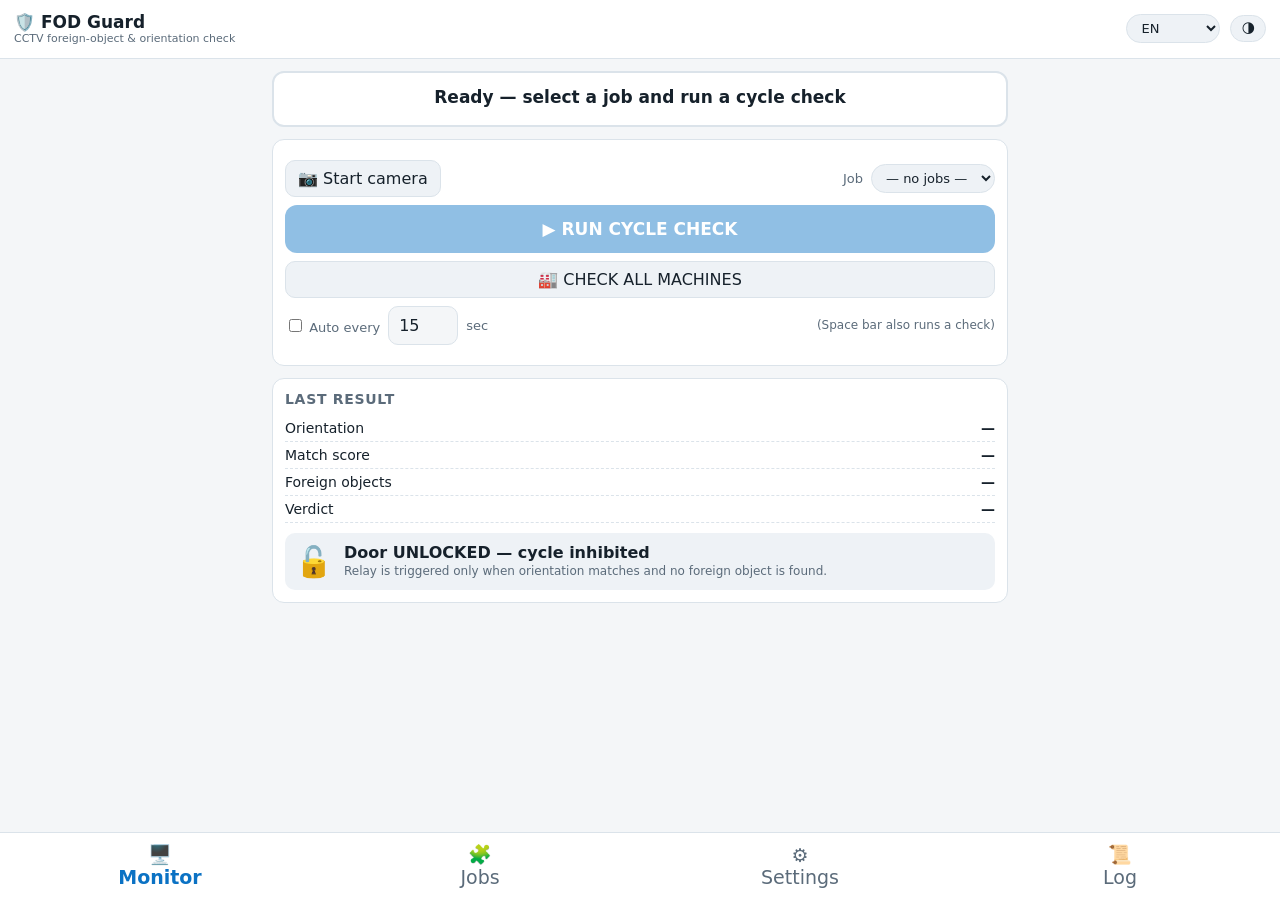
==== fod/index.html @ 0fff240f "Handle camera logins in snapshot proxy; add Test-camera diagnostic CP Plus / Dahua / Hikvision camer" ====
<!DOCTYPE html>
<html lang="en">
<head>
<meta charset="UTF-8">
<meta name="viewport" content="width=device-width, initial-scale=1, viewport-fit=cover">
<title>FOD Guard — Foreign Object Detection</title>
<style>
  :root{
    --bg:#f4f6f8; --panel:#ffffff; --ink:#16212b; --muted:#5b6b7a;
    --line:#dbe3ea; --accent:#0b72c4; --accent-ink:#ffffff;
    --ok:#1a8f4a; --ok-bg:#e5f6ec; --bad:#c62f2f; --bad-bg:#fdeaea;
    --warn:#b97a00; --warn-bg:#fff4dd; --chip:#eef2f6;
  }
  @media (prefers-color-scheme: dark){
    :root:not([data-theme="light"]){
      --bg:#0d1319; --panel:#161e27; --ink:#e8eef4; --muted:#8fa1b3;
      --line:#26303b; --accent:#3da2e8; --accent-ink:#06131d;
      --ok:#3ecf7a; --ok-bg:#0f2b1c; --bad:#ff6b6b; --bad-bg:#331416;
      --warn:#f0b23e; --warn-bg:#33270f; --chip:#1d2733;
    }
  }
  :root[data-theme="dark"]{
    --bg:#0d1319; --panel:#161e27; --ink:#e8eef4; --muted:#8fa1b3;
    --line:#26303b; --accent:#3da2e8; --accent-ink:#06131d;
    --ok:#3ecf7a; --ok-bg:#0f2b1c; --bad:#ff6b6b; --bad-bg:#331416;
    --warn:#f0b23e; --warn-bg:#33270f; --chip:#1d2733;
  }
  *{box-sizing:border-box}
  body{margin:0;font-family:system-ui,-apple-system,"Noto Sans Kannada","Noto Sans Devanagari",sans-serif;
    background:var(--bg);color:var(--ink);padding-bottom:70px}
  header{display:flex;align-items:center;gap:10px;padding:12px 14px;background:var(--panel);
    border-bottom:1px solid var(--line);position:sticky;top:0;z-index:20}
  header h1{font-size:17px;margin:0;flex:1;line-height:1.2}
  header h1 small{display:block;font-size:11px;color:var(--muted);font-weight:400}
  select,input,button,textarea{font:inherit;color:inherit}
  .pill{background:var(--chip);border:1px solid var(--line);border-radius:20px;padding:5px 10px;font-size:13px}
  main{max-width:760px;margin:0 auto;padding:12px}
  section.tabpage{display:none}
  section.tabpage.on{display:block}
  .card{background:var(--panel);border:1px solid var(--line);border-radius:12px;padding:12px;margin-bottom:12px}
  .card h2{margin:0 0 8px;font-size:14px;color:var(--muted);text-transform:uppercase;letter-spacing:.05em}
  nav.tabs{position:fixed;bottom:0;left:0;right:0;display:flex;background:var(--panel);
    border-top:1px solid var(--line);z-index:20}
  nav.tabs button{flex:1;background:none;border:none;padding:10px 4px 12px;font-size:12px;color:var(--muted);cursor:pointer}
  nav.tabs button.on{color:var(--accent);font-weight:700}
  nav.tabs button span{display:block;font-size:19px}
  #banner{border-radius:12px;padding:14px;margin-bottom:12px;text-align:center;font-weight:800;font-size:17px;
    border:2px solid var(--line);background:var(--panel)}
  #banner.ok{background:var(--ok-bg);border-color:var(--ok);color:var(--ok)}
  #banner.bad{background:var(--bad-bg);border-color:var(--bad);color:var(--bad)}
  #banner.busy{background:var(--warn-bg);border-color:var(--warn);color:var(--warn)}
  #banner small{display:block;font-weight:500;font-size:12px;margin-top:4px}
  .videowrap{position:relative;background:#000;border-radius:10px;overflow:hidden}
  .videowrap video,.videowrap canvas,.videowrap img{display:block;width:100%;max-width:100%}
  #liveTag{position:absolute;top:8px;left:8px;background:rgba(0,0,0,.55);color:#fff;font-size:11px;
    padding:3px 8px;border-radius:12px}
  .row{display:flex;gap:8px;align-items:center;flex-wrap:wrap;margin:8px 0}
  .row label{font-size:13px;color:var(--muted)}
  .grow{flex:1}
  button.big{width:100%;padding:14px;font-size:17px;font-weight:800;border:none;border-radius:12px;
    background:var(--accent);color:var(--accent-ink);cursor:pointer}
  button.big:disabled{opacity:.45}
  button.ghost{background:var(--chip);border:1px solid var(--line);border-radius:10px;padding:8px 12px;cursor:pointer}
  button.danger{background:var(--bad-bg);border:1px solid var(--bad);color:var(--bad);border-radius:10px;padding:8px 12px;cursor:pointer}
  input[type=text],input[type=url],input[type=number],select.field{width:100%;padding:9px 10px;border:1px solid var(--line);
    border-radius:10px;background:var(--bg)}
  .kv{display:flex;justify-content:space-between;font-size:14px;padding:5px 0;border-bottom:1px dashed var(--line)}
  .kv:last-child{border-bottom:none}
  .kv b.ok{color:var(--ok)} .kv b.bad{color:var(--bad)}
  .lockbox{display:flex;align-items:center;gap:12px;padding:10px;border-radius:10px;background:var(--chip);margin-top:10px}
  .lockbox .icon{font-size:30px}
  .lockbox.locked{outline:2px solid var(--ok)}
  .lockbox.unlocked{outline:2px solid var(--bad)}
  .joblist .job{display:flex;gap:10px;align-items:center;padding:9px;border:1px solid var(--line);
    border-radius:10px;margin-bottom:8px}
  .joblist img{width:64px;height:48px;object-fit:cover;border-radius:6px;background:#000}
  .joblist .nm{flex:1;font-weight:700}
  .joblist .nm small{display:block;font-weight:400;color:var(--muted);font-size:11px}
  .slider{margin:10px 0}
  .slider label{display:flex;justify-content:space-between;font-size:13px;color:var(--muted)}
  .slider input{width:100%}
  table{width:100%;border-collapse:collapse;font-size:12.5px}
  th,td{text-align:left;padding:6px 4px;border-bottom:1px solid var(--line);vertical-align:middle}
  td img{width:56px;height:42px;object-fit:cover;border-radius:4px}
  .res-ok{color:var(--ok);font-weight:700} .res-bad{color:var(--bad);font-weight:700}
  .note{font-size:12px;color:var(--muted);line-height:1.5}
  .safety{border-left:4px solid var(--warn);background:var(--warn-bg);padding:10px;border-radius:8px;font-size:12.5px;line-height:1.5}
  #roiCanvas{touch-action:none;cursor:crosshair;border-radius:10px;width:100%}
  .hidden{display:none !important}
</style>
</head>
<body>
<header>
  <h1>🛡️ FOD Guard <small data-i="subtitle">CCTV foreign-object &amp; orientation check</small></h1>
  <select id="langSel" class="pill" aria-label="Language">
    <option value="en">EN</option><option value="kn">ಕನ್ನಡ</option><option value="hi">हिंदी</option>
  </select>
  <button id="themeBtn" class="pill" aria-label="Theme">🌗</button>
</header>

<main>
<!-- ============ MONITOR ============ -->
<section class="tabpage on" id="page-monitor">
  <div id="banner"><span id="bannerTxt" data-i="ready">Ready — select a job and run a cycle check</span><small id="bannerSub"></small></div>

  <div class="card">
    <div class="videowrap">
      <video id="vid" autoplay playsinline muted class="hidden"></video>
      <img id="ipImg" class="hidden" alt="">
      <canvas id="resultCanvas" class="hidden"></canvas>
      <span id="liveTag">● LIVE</span>
    </div>
    <div class="row">
      <button id="camBtn" class="ghost">📷 <span data-i="start_cam">Start camera</span></button>
      <button id="backLiveBtn" class="ghost hidden">↩ <span data-i="back_live">Back to live</span></button>
      <span class="grow"></span>
      <label data-i="job">Job</label>
      <select id="jobSel" class="pill"></select>
    </div>
    <button id="runBtn" class="big" disabled>▶ <span data-i="run">RUN CYCLE CHECK</span></button>
    <button id="runAllBtn" class="ghost" style="width:100%;margin-top:8px">🏭 <span data-i="check_all">CHECK ALL MACHINES</span></button>
    <div class="row">
      <label><input type="checkbox" id="autoChk"> <span data-i="auto">Auto every</span></label>
      <input type="number" id="autoSec" min="3" max="600" value="15" style="width:70px" class="field">
      <label data-i="seconds">sec</label>
      <span class="grow"></span><span class="note" data-i="space_hint">(Space bar also runs a check)</span>
    </div>
  </div>

  <div class="card" id="resCard">
    <h2 data-i="last_result">Last result</h2>
    <div class="kv"><span data-i="orientation">Orientation</span><b id="rOrient">—</b></div>
    <div class="kv"><span data-i="match_score">Match score</span><b id="rScore">—</b></div>
    <div class="kv"><span data-i="fo">Foreign objects</span><b id="rFo">—</b></div>
    <div class="kv"><span data-i="verdict">Verdict</span><b id="rVerdict">—</b></div>
    <div class="lockbox" id="lockBox">
      <span class="icon" id="lockIcon">🔓</span>
      <div>
        <b id="lockTxt" data-i="door_unlocked">Door UNLOCKED — cycle inhibited</b>
        <div class="note" id="lockNote" data-i="lock_note">Relay is triggered only when orientation matches and no foreign object is found.</div>
      </div>
    </div>
  </div>
</section>

<!-- ============ JOBS ============ -->
<section class="tabpage" id="page-jobs">
  <div class="card">
    <h2 data-i="jobs">Jobs</h2>
    <div class="joblist" id="jobList"></div>
    <button id="newJobBtn" class="ghost">➕ <span data-i="new_job">New job</span></button>
  </div>

  <div class="card hidden" id="jobEditor">
    <h2 data-i="job_setup">Job setup</h2>
    <div class="row"><label data-i="job_name">Job name</label></div>
    <input type="text" id="jobName" placeholder="e.g. Flange 80mm — Op.20">
    <div class="row" style="margin-top:10px">
      <button id="captureMasterBtn" class="ghost">📸 <span data-i="capture_master">Capture master from camera</span></button>
      <span class="note" id="masterState" data-i="no_master">No master image yet</span>
    </div>
    <div class="videowrap" id="roiWrap" style="margin-top:8px">
      <canvas id="roiCanvas" width="640" height="480"></canvas>
    </div>
    <p class="note" data-i="roi_hint">Drag a box on the master image to mark the inspection zone (die / fixture area). The check runs only inside this zone.</p>

    <div class="row" style="margin-top:12px"><label data-i="cell_head">Central mode — this machine's endpoints</label></div>
    <input type="url" id="jobSnap" placeholder="http://192.168.1.64/snapshot.jpg">
    <input type="url" id="jobLock" placeholder="http://192.168.1.90/relay/0?turn=on" style="margin-top:6px">
    <input type="url" id="jobUnlock" placeholder="http://192.168.1.90/relay/0?turn=off" style="margin-top:6px">
    <p class="note" data-i="cell_note">Optional — fill these when one computer supervises several machines over the network: this machine's camera snapshot URL, then its lock and unlock relay URLs. Blank fields fall back to Settings.</p>

    <div class="slider">
      <label><span data-i="orient_thresh">Orientation match required</span><b id="orientThreshVal"></b></label>
      <input type="range" id="orientThresh" min="0.30" max="0.90" step="0.05" value="0.60">
    </div>
    <div class="slider">
      <label><span data-i="diff_sens">Foreign-object sensitivity</span><b id="diffThreshVal"></b></label>
      <input type="range" id="diffThresh" min="20" max="90" step="5" value="45">
    </div>
    <div class="slider">
      <label><span data-i="min_area">Minimum object size (% of zone)</span><b id="minAreaVal"></b></label>
      <input type="range" id="minArea" min="0.1" max="3" step="0.1" value="0.5">
    </div>

    <div class="row">
      <button id="saveJobBtn" class="big" style="flex:1">💾 <span data-i="save_job">Save job</span></button>
    </div>
    <div class="row">
      <button id="cancelJobBtn" class="ghost grow" data-i="cancel">Cancel</button>
      <button id="deleteJobBtn" class="danger hidden" data-i="delete_job">Delete job</button>
    </div>
  </div>
</section>

<!-- ============ SETTINGS ============ -->
<section class="tabpage" id="page-settings">
  <div class="card">
    <h2 data-i="camera">Camera</h2>
    <div class="row">
      <label data-i="cam_source">Source</label>
      <select id="camMode" class="field grow">
        <option value="device" data-i="cam_device">Device / USB camera (CCTV via USB capture)</option>
        <option value="ip" data-i="cam_ip">IP camera snapshot URL</option>
      </select>
    </div>
    <div class="row" id="devRow">
      <label data-i="cam_pick">Camera</label>
      <select id="deviceSel" class="field grow"></select>
    </div>
    <div class="row hidden" id="ipRow">
      <input type="url" id="snapUrl" placeholder="http://192.168.1.64/snapshot.jpg">
    </div>
    <p class="note" data-i="ip_note">The snapshot URL must return a JPEG and allow cross-origin access (CORS). Most DVR/IP cameras expose one (e.g. /snapshot.jpg, /cgi-bin/snapshot.cgi). If blocked, serve this page from the same gateway or use a USB capture dongle on the CCTV's analogue/HDMI output.</p>
    <div class="row">
      <button id="testCamBtn" class="ghost">🔍 <span data-i="test_cam">Test camera</span></button>
      <span class="note grow" id="testCamOut"></span>
    </div>
  </div>

  <div class="card">
    <h2 data-i="door_relay">Door-lock relay</h2>
    <div class="row"><label data-i="lock_url">Lock URL (all clear)</label></div>
    <input type="url" id="lockUrl" placeholder="http://192.168.1.90/relay/0?turn=on">
    <div class="row" style="margin-top:8px"><label data-i="unlock_url">Unlock / inhibit URL (fault)</label></div>
    <input type="url" id="unlockUrl" placeholder="http://192.168.1.90/relay/0?turn=off">
    <div class="row" style="margin-top:8px">
      <label data-i="http_method">HTTP method</label>
      <select id="relayMethod" class="pill"><option>GET</option><option>POST</option></select>
      <span class="grow"></span>
      <button id="testLockBtn" class="ghost">🔒 <span data-i="test_lock">Test lock</span></button>
      <button id="testUnlockBtn" class="ghost">🔓 <span data-i="test_unlock">Test unlock</span></button>
    </div>
    <p class="note" data-i="relay_note">Works with any relay that accepts an HTTP call: Shelly, Tasmota/Sonoff, ESP8266/ESP32 sketch. Wire the relay to the door solenoid lock. Leave blank to use the on-screen indicator only.</p>
    <div class="safety" data-i="safety">⚠️ Safety: FOD Guard is a process-assist check, not a certified safety device. The door interlock must still go through a proper safety relay / guard switch as per your machine's safety standard. Never bypass it with this system alone.</div>
  </div>

  <div class="card">
    <h2 data-i="data">Data</h2>
    <div class="row">
      <button id="exportBtn" class="ghost" data-i="export">Export backup (JSON)</button>
      <label class="ghost" style="cursor:pointer" role="button">📥 <span data-i="import">Import</span><input type="file" id="importFile" accept=".json" class="hidden"></label>
    </div>
  </div>
</section>

<!-- ============ LOG ============ -->
<section class="tabpage" id="page-log">
  <div class="card">
    <h2 data-i="history">Cycle history</h2>
    <table id="logTable">
      <thead><tr><th></th><th data-i="time">Time</th><th data-i="job">Job</th><th data-i="verdict">Verdict</th><th data-i="detail">Detail</th></tr></thead>
      <tbody id="logBody"></tbody>
    </table>
    <p class="note" id="noLog" data-i="no_log">No cycles yet.</p>
    <button id="clearLogBtn" class="danger" data-i="clear_log">Clear history</button>
  </div>
</section>
</main>

<nav class="tabs">
  <button data-tab="monitor" class="on"><span>🖥️</span><span data-i="monitor">Monitor</span></button>
  <button data-tab="jobs"><span>🧩</span><span data-i="jobs">Jobs</span></button>
  <button data-tab="settings"><span>⚙️</span><span data-i="settings">Settings</span></button>
  <button data-tab="log"><span>📜</span><span data-i="log">Log</span></button>
</nav>

<canvas id="work" class="hidden"></canvas>

<script>
"use strict";
/* ============================== i18n ============================== */
const L = {
en:{subtitle:"CCTV foreign-object & orientation check",monitor:"Monitor",jobs:"Jobs",settings:"Settings",log:"Log",
ready:"Ready — select a job and run a cycle check",checking:"Checking…",clear:"ALL CLEAR — DOOR LOCKED",
fault:"FAULT — DO NOT START CYCLE",start_cam:"Start camera",stop_cam:"Stop camera",back_live:"Back to live",
job:"Job",run:"RUN CYCLE CHECK",auto:"Auto every",seconds:"sec",space_hint:"(Space bar also runs a check)",
last_result:"Last result",orientation:"Orientation",match_score:"Match score",fo:"Foreign objects",verdict:"Verdict",
door_locked:"Door LOCKED — cycle enabled",door_unlocked:"Door UNLOCKED — cycle inhibited",
lock_note:"Relay is triggered only when orientation matches and no foreign object is found.",
new_job:"New job",job_setup:"Job setup",job_name:"Job name",capture_master:"Capture master from camera",
no_master:"No master image yet",master_set:"Master image captured ✓",
roi_hint:"Drag a box on the master image to mark the inspection zone (die / fixture area). The check runs only inside this zone.",
orient_thresh:"Orientation match required",diff_sens:"Foreign-object sensitivity",min_area:"Minimum object size (% of zone)",
save_job:"Save job",cancel:"Cancel",delete_job:"Delete job",camera:"Camera",cam_source:"Source",
cam_device:"Device / USB camera (CCTV via USB capture)",cam_ip:"IP camera snapshot URL",cam_pick:"Camera",
ip_note:"The snapshot URL must return a JPEG and allow cross-origin access (CORS). Most DVR/IP cameras expose one (e.g. /snapshot.jpg, /cgi-bin/snapshot.cgi). If blocked, serve this page from the same gateway or use a USB capture dongle on the CCTV's analogue/HDMI output.",
door_relay:"Door-lock relay",lock_url:"Lock URL (all clear)",unlock_url:"Unlock / inhibit URL (fault)",
http_method:"HTTP method",test_lock:"Test lock",test_unlock:"Test unlock",
relay_note:"Works with any relay that accepts an HTTP call: Shelly, Tasmota/Sonoff, ESP8266/ESP32 sketch. Wire the relay to the door solenoid lock. Leave blank to use the on-screen indicator only.",
safety:"⚠️ Safety: FOD Guard is a process-assist check, not a certified safety device. The door interlock must still go through a proper safety relay / guard switch as per your machine's safety standard. Never bypass it with this system alone.",
data:"Data",export:"Export backup (JSON)",import:"Import",history:"Cycle history",time:"Time",detail:"Detail",
no_log:"No cycles yet.",clear_log:"Clear history",ok_txt:"PASS",bad_txt:"FAIL",
orient_ok:"OK",misoriented:"Misoriented ~{a}°",job_missing:"Job missing / wrong job",fo_none:"None",fo_n:"{n} found",
need_cam:"Start the camera first",need_master:"Capture a master image first",need_name:"Enter a job name",
cam_err:"Camera error: ",snap_err:"Snapshot failed (URL/CORS): ",relay_sent:"Relay call sent",relay_err:"Relay call failed: ",
confirm_del:"Delete this job?",confirm_clear:"Clear all history?",no_jobs:"— no jobs —",saved:"Saved ✓",
cell_head:"Central mode — this machine's endpoints",
cell_note:"Optional — fill these when one computer supervises several machines over the network: this machine's camera snapshot URL, then its lock and unlock relay URLs. Blank fields fall back to Settings.",
check_all:"CHECK ALL MACHINES",need_cells:"No machine has its own camera URL yet — set one in each job's Central-mode fields",
checked_n:"{n} machines checked",
test_cam:"Test camera",
cam_diag_ok:"Camera OK — frame {w}×{h} read successfully",
cam_diag_nofeed:"No frame — start the camera first (device mode) or fill the snapshot URL (IP mode)",
cam_diag_cors:"The browser could not read the image (CORS, mixed content, or camera unreachable). Open the URL in a new browser tab: if a photo shows, run  python3 fod/snapshot_proxy.py  on THIS computer and use  http://localhost:8090/?u=<camera URL>  here; if no photo shows, fix the URL/network first",
cam_diag_auth:"Camera needs a login — put it inside the proxy URL:  http://localhost:8090/?u=http://user:password@<camera-ip>/…",
cam_diag_http:"Camera answered {s} — the snapshot path is wrong; check the camera manual (CP Plus/Dahua: /cgi-bin/snapshot.cgi, Hikvision: /ISAPI/Streaming/channels/101/picture)"},
kn:{subtitle:"CCTV ಪರಕೀಯ ವಸ್ತು & ದಿಕ್ಕು ಪರಿಶೀಲನೆ",monitor:"ಮಾನಿಟರ್",jobs:"ಜಾಬ್‌ಗಳು",settings:"ಸೆಟ್ಟಿಂಗ್ಸ್",log:"ಲಾಗ್",
ready:"ಸಿದ್ಧ — ಜಾಬ್ ಆಯ್ಕೆಮಾಡಿ ಚೆಕ್ ನಡೆಸಿ",checking:"ಪರಿಶೀಲಿಸಲಾಗುತ್ತಿದೆ…",clear:"ಎಲ್ಲವೂ ಸರಿ — ಬಾಗಿಲು ಲಾಕ್",
fault:"ದೋಷ — ಸೈಕಲ್ ಪ್ರಾರಂಭಿಸಬೇಡಿ",start_cam:"ಕ್ಯಾಮೆರಾ ಪ್ರಾರಂಭಿಸಿ",stop_cam:"ಕ್ಯಾಮೆರಾ ನಿಲ್ಲಿಸಿ",back_live:"ಲೈವ್‌ಗೆ ಹಿಂತಿರುಗಿ",
job:"ಜಾಬ್",run:"ಸೈಕಲ್ ಚೆಕ್ ನಡೆಸಿ",auto:"ಪ್ರತಿ",seconds:"ಸೆಕೆಂಡ್",space_hint:"(Space ಕೀ ಸಹ ಚೆಕ್ ನಡೆಸುತ್ತದೆ)",
last_result:"ಕೊನೆಯ ಫಲಿತಾಂಶ",orientation:"ದಿಕ್ಕು",match_score:"ಹೊಂದಾಣಿಕೆ ಅಂಕ",fo:"ಪರಕೀಯ ವಸ್ತುಗಳು",verdict:"ತೀರ್ಪು",
door_locked:"ಬಾಗಿಲು ಲಾಕ್ — ಸೈಕಲ್ ಅನುಮತಿ",door_unlocked:"ಬಾಗಿಲು ತೆರೆದಿದೆ — ಸೈಕಲ್ ತಡೆ",
lock_note:"ದಿಕ್ಕು ಸರಿಯಿದ್ದು ಪರಕೀಯ ವಸ್ತು ಇಲ್ಲದಿದ್ದಾಗ ಮಾತ್ರ ರಿಲೇ ಚಾಲನೆಯಾಗುತ್ತದೆ.",
new_job:"ಹೊಸ ಜಾಬ್",job_setup:"ಜಾಬ್ ಸೆಟಪ್",job_name:"ಜಾಬ್ ಹೆಸರು",capture_master:"ಕ್ಯಾಮೆರಾದಿಂದ ಮಾಸ್ಟರ್ ಸೆರೆಹಿಡಿಯಿರಿ",
no_master:"ಮಾಸ್ಟರ್ ಚಿತ್ರ ಇನ್ನೂ ಇಲ್ಲ",master_set:"ಮಾಸ್ಟರ್ ಚಿತ್ರ ಸೆರೆಹಿಡಿಯಲಾಗಿದೆ ✓",
roi_hint:"ಪರಿಶೀಲನಾ ವಲಯ (ಡೈ/ಫಿಕ್ಚರ್ ಪ್ರದೇಶ) ಗುರುತಿಸಲು ಮಾಸ್ಟರ್ ಚಿತ್ರದ ಮೇಲೆ ಚೌಕ ಎಳೆಯಿರಿ. ಆ ವಲಯದೊಳಗೆ ಮಾತ್ರ ಚೆಕ್ ನಡೆಯುತ್ತದೆ.",
orient_thresh:"ಬೇಕಾದ ದಿಕ್ಕು ಹೊಂದಾಣಿಕೆ",diff_sens:"ಪರಕೀಯ ವಸ್ತು ಸೂಕ್ಷ್ಮತೆ",min_area:"ಕನಿಷ್ಠ ವಸ್ತು ಗಾತ್ರ (% ವಲಯ)",
save_job:"ಜಾಬ್ ಉಳಿಸಿ",cancel:"ರದ್ದುಮಾಡಿ",delete_job:"ಜಾಬ್ ಅಳಿಸಿ",camera:"ಕ್ಯಾಮೆರಾ",cam_source:"ಮೂಲ",
cam_device:"ಸಾಧನ / USB ಕ್ಯಾಮೆರಾ (USB ಕ್ಯಾಪ್ಚರ್ ಮೂಲಕ CCTV)",cam_ip:"IP ಕ್ಯಾಮೆರಾ ಸ್ನಾಪ್‌ಶಾಟ್ URL",cam_pick:"ಕ್ಯಾಮೆರಾ",
ip_note:"ಸ್ನಾಪ್‌ಶಾಟ್ URL JPEG ನೀಡಬೇಕು ಮತ್ತು CORS ಅನುಮತಿಸಬೇಕು. ಹೆಚ್ಚಿನ DVR/IP ಕ್ಯಾಮೆರಾಗಳಲ್ಲಿ ಇದೆ (ಉದಾ. /snapshot.jpg). ತಡೆಯಾದರೆ ಗೇಟ್‌ವೇಯಿಂದಲೇ ಈ ಪುಟ ನೀಡಿ ಅಥವಾ USB ಕ್ಯಾಪ್ಚರ್ ಡಾಂಗಲ್ ಬಳಸಿ.",
door_relay:"ಬಾಗಿಲು-ಲಾಕ್ ರಿಲೇ",lock_url:"ಲಾಕ್ URL (ಎಲ್ಲವೂ ಸರಿ)",unlock_url:"ಅನ್‌ಲಾಕ್ / ತಡೆ URL (ದೋಷ)",
http_method:"HTTP ವಿಧಾನ",test_lock:"ಲಾಕ್ ಪರೀಕ್ಷೆ",test_unlock:"ಅನ್‌ಲಾಕ್ ಪರೀಕ್ಷೆ",
relay_note:"HTTP ಕರೆ ಸ್ವೀಕರಿಸುವ ಯಾವುದೇ ರಿಲೇ ಜೊತೆ ಕೆಲಸ ಮಾಡುತ್ತದೆ: Shelly, Tasmota/Sonoff, ESP8266/ESP32. ರಿಲೇಯನ್ನು ಬಾಗಿಲ ಸೊಲೆನಾಯ್ಡ್ ಲಾಕ್‌ಗೆ ಜೋಡಿಸಿ. ಖಾಲಿ ಬಿಟ್ಟರೆ ಪರದೆಯ ಸೂಚಕ ಮಾತ್ರ.",
safety:"⚠️ ಸುರಕ್ಷತೆ: FOD Guard ಪ್ರಕ್ರಿಯಾ-ಸಹಾಯಕ ಪರಿಶೀಲನೆ ಮಾತ್ರ, ಪ್ರಮಾಣೀಕೃತ ಸುರಕ್ಷತಾ ಸಾಧನವಲ್ಲ. ಬಾಗಿಲ ಇಂಟರ್‌ಲಾಕ್ ಯಂತ್ರದ ಸುರಕ್ಷತಾ ಮಾನದಂಡದ ಪ್ರಕಾರ ಸರಿಯಾದ ಸೇಫ್ಟಿ ರಿಲೇ/ಗಾರ್ಡ್ ಸ್ವಿಚ್ ಮೂಲಕವೇ ಇರಬೇಕು.",
data:"ಡೇಟಾ",export:"ಬ್ಯಾಕಪ್ ರಫ್ತು (JSON)",import:"ಆಮದು",history:"ಸೈಕಲ್ ಇತಿಹಾಸ",time:"ಸಮಯ",detail:"ವಿವರ",
no_log:"ಇನ್ನೂ ಸೈಕಲ್‌ಗಳಿಲ್ಲ.",clear_log:"ಇತಿಹಾಸ ಅಳಿಸಿ",ok_txt:"ಪಾಸ್",bad_txt:"ಫೇಲ್",
orient_ok:"ಸರಿ",misoriented:"ದಿಕ್ಕು ತಪ್ಪಿದೆ ~{a}°",job_missing:"ಜಾಬ್ ಇಲ್ಲ / ತಪ್ಪು ಜಾಬ್",fo_none:"ಇಲ್ಲ",fo_n:"{n} ಪತ್ತೆ",
need_cam:"ಮೊದಲು ಕ್ಯಾಮೆರಾ ಪ್ರಾರಂಭಿಸಿ",need_master:"ಮೊದಲು ಮಾಸ್ಟರ್ ಚಿತ್ರ ಸೆರೆಹಿಡಿಯಿರಿ",need_name:"ಜಾಬ್ ಹೆಸರು ನಮೂದಿಸಿ",
cam_err:"ಕ್ಯಾಮೆರಾ ದೋಷ: ",snap_err:"ಸ್ನಾಪ್‌ಶಾಟ್ ವಿಫಲ (URL/CORS): ",relay_sent:"ರಿಲೇ ಕರೆ ಕಳುಹಿಸಲಾಗಿದೆ",relay_err:"ರಿಲೇ ಕರೆ ವಿಫಲ: ",
confirm_del:"ಈ ಜಾಬ್ ಅಳಿಸುವುದೇ?",confirm_clear:"ಎಲ್ಲಾ ಇತಿಹಾಸ ಅಳಿಸುವುದೇ?",no_jobs:"— ಜಾಬ್‌ಗಳಿಲ್ಲ —",saved:"ಉಳಿಸಲಾಗಿದೆ ✓",
cell_head:"ಸೆಂಟ್ರಲ್ ಮೋಡ್ — ಈ ಯಂತ್ರದ ಎಂಡ್‌ಪಾಯಿಂಟ್‌ಗಳು",
cell_note:"ಐಚ್ಛಿಕ — ಒಂದೇ ಕಂಪ್ಯೂಟರ್ ನೆಟ್‌ವರ್ಕ್ ಮೂಲಕ ಹಲವು ಯಂತ್ರಗಳನ್ನು ನೋಡಿಕೊಳ್ಳುವಾಗ ಇವನ್ನು ಭರ್ತಿ ಮಾಡಿ: ಈ ಯಂತ್ರದ ಕ್ಯಾಮೆರಾ ಸ್ನಾಪ್‌ಶಾಟ್ URL, ನಂತರ ಲಾಕ್ ಮತ್ತು ಅನ್‌ಲಾಕ್ ರಿಲೇ URL. ಖಾಲಿ ಇದ್ದರೆ ಸೆಟ್ಟಿಂಗ್ಸ್ ಬಳಕೆ.",
check_all:"ಎಲ್ಲಾ ಯಂತ್ರ ಪರಿಶೀಲಿಸಿ",need_cells:"ಯಾವ ಯಂತ್ರಕ್ಕೂ ಕ್ಯಾಮೆರಾ URL ಇಲ್ಲ — ಪ್ರತಿ ಜಾಬ್‌ನ ಸೆಂಟ್ರಲ್-ಮೋಡ್ ಕ್ಷೇತ್ರಗಳಲ್ಲಿ ಹೊಂದಿಸಿ",
checked_n:"{n} ಯಂತ್ರ ಪರಿಶೀಲಿಸಲಾಗಿದೆ",
test_cam:"ಕ್ಯಾಮೆರಾ ಪರೀಕ್ಷೆ",
cam_diag_ok:"ಕ್ಯಾಮೆರಾ ಸರಿ — {w}×{h} ಫ್ರೇಮ್ ಯಶಸ್ವಿಯಾಗಿ ಓದಲಾಗಿದೆ",
cam_diag_nofeed:"ಫ್ರೇಮ್ ಇಲ್ಲ — ಮೊದಲು ಕ್ಯಾಮೆರಾ ಪ್ರಾರಂಭಿಸಿ (ಸಾಧನ ಮೋಡ್) ಅಥವಾ ಸ್ನಾಪ್‌ಶಾಟ್ URL ಭರ್ತಿ ಮಾಡಿ (IP ಮೋಡ್)",
cam_diag_cors:"ಬ್ರೌಸರ್ ಚಿತ್ರ ಓದಲು ಸಾಧ್ಯವಾಗಲಿಲ್ಲ (CORS, ಮಿಶ್ರ ವಿಷಯ, ಅಥವಾ ಕ್ಯಾಮೆರಾ ತಲುಪುತ್ತಿಲ್ಲ). URL ಅನ್ನು ಹೊಸ ಟ್ಯಾಬ್‌ನಲ್ಲಿ ತೆರೆಯಿರಿ: ಫೋಟೋ ಕಂಡರೆ ಈ ಕಂಪ್ಯೂಟರ್‌ನಲ್ಲಿ  python3 fod/snapshot_proxy.py  ಚಲಾಯಿಸಿ ಇಲ್ಲಿ  http://localhost:8090/?u=<ಕ್ಯಾಮೆರಾ URL>  ಬಳಸಿ; ಫೋಟೋ ಕಾಣದಿದ್ದರೆ ಮೊದಲು URL/ನೆಟ್‌ವರ್ಕ್ ಸರಿಪಡಿಸಿ",
cam_diag_auth:"ಕ್ಯಾಮೆರಾಗೆ ಲಾಗಿನ್ ಬೇಕು — ಪ್ರಾಕ್ಸಿ URL ಒಳಗೆ ಸೇರಿಸಿ:  http://localhost:8090/?u=http://user:password@<ಕ್ಯಾಮೆರಾ-ip>/…",
cam_diag_http:"ಕ್ಯಾಮೆರಾ {s} ಉತ್ತರಿಸಿದೆ — ಸ್ನಾಪ್‌ಶಾಟ್ ಪಥ ತಪ್ಪು; ಕ್ಯಾಮೆರಾ ಕೈಪಿಡಿ ನೋಡಿ (CP Plus/Dahua: /cgi-bin/snapshot.cgi, Hikvision: /ISAPI/Streaming/channels/101/picture)"},
hi:{subtitle:"CCTV बाहरी वस्तु व दिशा जाँच",monitor:"मॉनिटर",jobs:"जॉब",settings:"सेटिंग्स",log:"लॉग",
ready:"तैयार — जॉब चुनें और साइकिल जाँच चलाएँ",checking:"जाँच हो रही है…",clear:"सब ठीक — दरवाज़ा लॉक",
fault:"त्रुटि — साइकिल शुरू न करें",start_cam:"कैमरा शुरू करें",stop_cam:"कैमरा बंद करें",back_live:"लाइव पर लौटें",
job:"जॉब",run:"साइकिल जाँच चलाएँ",auto:"हर",seconds:"सेकंड",space_hint:"(Space कुंजी से भी जाँच चलती है)",
last_result:"अंतिम परिणाम",orientation:"दिशा",match_score:"मिलान स्कोर",fo:"बाहरी वस्तुएँ",verdict:"निर्णय",
door_locked:"दरवाज़ा लॉक — साइकिल सक्षम",door_unlocked:"दरवाज़ा खुला — साइकिल अवरुद्ध",
lock_note:"रिले तभी चलती है जब दिशा सही हो और कोई बाहरी वस्तु न मिले।",
new_job:"नया जॉब",job_setup:"जॉब सेटअप",job_name:"जॉब का नाम",capture_master:"कैमरे से मास्टर छवि लें",
no_master:"मास्टर छवि अभी नहीं",master_set:"मास्टर छवि ले ली गई ✓",
roi_hint:"निरीक्षण क्षेत्र (डाई/फिक्स्चर) चिह्नित करने के लिए मास्टर छवि पर बॉक्स खींचें। जाँच केवल उसी क्षेत्र में होती है।",
orient_thresh:"आवश्यक दिशा मिलान",diff_sens:"बाहरी वस्तु संवेदनशीलता",min_area:"न्यूनतम वस्तु आकार (% क्षेत्र)",
save_job:"जॉब सहेजें",cancel:"रद्द करें",delete_job:"जॉब हटाएँ",camera:"कैमरा",cam_source:"स्रोत",
cam_device:"डिवाइस / USB कैमरा (USB कैप्चर से CCTV)",cam_ip:"IP कैमरा स्नैपशॉट URL",cam_pick:"कैमरा",
ip_note:"स्नैपशॉट URL से JPEG मिलना चाहिए और CORS की अनुमति होनी चाहिए। अधिकांश DVR/IP कैमरों में यह होता है (जैसे /snapshot.jpg)। ब्लॉक हो तो यह पेज गेटवे से ही सर्व करें या USB कैप्चर डोंगल उपयोग करें।",
door_relay:"दरवाज़ा-लॉक रिले",lock_url:"लॉक URL (सब ठीक)",unlock_url:"अनलॉक / अवरोध URL (त्रुटि)",
http_method:"HTTP विधि",test_lock:"लॉक परीक्षण",test_unlock:"अनलॉक परीक्षण",
relay_note:"HTTP कॉल स्वीकारने वाली किसी भी रिले के साथ काम करता है: Shelly, Tasmota/Sonoff, ESP8266/ESP32। रिले को दरवाज़े के सोलेनॉइड लॉक से जोड़ें। खाली छोड़ने पर केवल स्क्रीन संकेतक।",
safety:"⚠️ सुरक्षा: FOD Guard केवल प्रक्रिया-सहायक जाँच है, प्रमाणित सुरक्षा उपकरण नहीं। दरवाज़े का इंटरलॉक मशीन के सुरक्षा मानक के अनुसार उचित सेफ्टी रिले/गार्ड स्विच से ही होना चाहिए।",
data:"डेटा",export:"बैकअप निर्यात (JSON)",import:"आयात",history:"साइकिल इतिहास",time:"समय",detail:"विवरण",
no_log:"अभी कोई साइकिल नहीं।",clear_log:"इतिहास साफ़ करें",ok_txt:"पास",bad_txt:"फेल",
orient_ok:"ठीक",misoriented:"दिशा गलत ~{a}°",job_missing:"जॉब गायब / गलत जॉब",fo_none:"कोई नहीं",fo_n:"{n} मिलीं",
need_cam:"पहले कैमरा शुरू करें",need_master:"पहले मास्टर छवि लें",need_name:"जॉब का नाम भरें",
cam_err:"कैमरा त्रुटि: ",snap_err:"स्नैपशॉट विफल (URL/CORS): ",relay_sent:"रिले कॉल भेजी गई",relay_err:"रिले कॉल विफल: ",
confirm_del:"यह जॉब हटाएँ?",confirm_clear:"पूरा इतिहास साफ़ करें?",no_jobs:"— कोई जॉब नहीं —",saved:"सहेजा गया ✓",
cell_head:"सेंट्रल मोड — इस मशीन के एंडपॉइंट",
cell_note:"वैकल्पिक — जब एक कंप्यूटर नेटवर्क से कई मशीनें देखता है तो ये भरें: इस मशीन का कैमरा स्नैपशॉट URL, फिर उसके लॉक और अनलॉक रिले URL। खाली रहने पर सेटिंग्स उपयोग होंगी।",
check_all:"सभी मशीनें जाँचें",need_cells:"किसी मशीन का कैमरा URL सेट नहीं है — हर जॉब के सेंट्रल-मोड फ़ील्ड में सेट करें",
checked_n:"{n} मशीनें जाँची गईं",
test_cam:"कैमरा परीक्षण",
cam_diag_ok:"कैमरा ठीक — {w}×{h} फ्रेम सफलतापूर्वक पढ़ा गया",
cam_diag_nofeed:"फ्रेम नहीं — पहले कैमरा शुरू करें (डिवाइस मोड) या स्नैपशॉट URL भरें (IP मोड)",
cam_diag_cors:"ब्राउज़र छवि नहीं पढ़ सका (CORS, मिश्रित सामग्री, या कैमरा अनुपलब्ध)। URL को नए टैब में खोलें: फोटो दिखे तो इसी कंप्यूटर पर  python3 fod/snapshot_proxy.py  चलाएँ और यहाँ  http://localhost:8090/?u=<कैमरा URL>  डालें; फोटो न दिखे तो पहले URL/नेटवर्क ठीक करें",
cam_diag_auth:"कैमरे को लॉगिन चाहिए — प्रॉक्सी URL के अंदर डालें:  http://localhost:8090/?u=http://user:password@<कैमरा-ip>/…",
cam_diag_http:"कैमरे ने {s} जवाब दिया — स्नैपशॉट पथ गलत है; कैमरा मैनुअल देखें (CP Plus/Dahua: /cgi-bin/snapshot.cgi, Hikvision: /ISAPI/Streaming/channels/101/picture)"}
};
let lang = "en";
const t = (k,v)=>{let s=(L[lang]&&L[lang][k])||L.en[k]||k;if(v)for(const p in v)s=s.replace("{"+p+"}",v[p]);return s;};
function applyLang(){
  document.querySelectorAll("[data-i]").forEach(el=>{el.textContent=t(el.dataset.i);});
  document.documentElement.lang = lang==="kn"?"kn":lang==="hi"?"hi":"en";
}

/* ============================== state ============================== */
const KEY="fodguard_v1";
let S = {jobs:[],settings:{camMode:"device",deviceId:"",snapUrl:"",lockUrl:"",unlockUrl:"",relayMethod:"GET",lang:"en",theme:""},log:[]};
try{const raw=localStorage.getItem(KEY);if(raw)S=Object.assign(S,JSON.parse(raw));}catch(e){}
function save(){try{localStorage.setItem(KEY,JSON.stringify(S));}catch(e){alert("Storage full — delete old jobs or clear history. ("+e.message+")");}}

const $=id=>document.getElementById(id);
const CAP_W=640;                 // capture resolution
const ANA=144;                   // max analysis dimension inside ROI
let stream=null, ipTimer=null, autoTimer=null, checking=false;
let editingJobId=null, editorMaster=null, editorRoi=null, roiDrag=null;
let lastFrame=null;              // {canvas} latest grabbed full frame
const masterCache={};            // jobId -> {g,w,h}

/* ============================== theme / lang / tabs ============================== */
if(S.settings.theme)document.documentElement.dataset.theme=S.settings.theme;
$("themeBtn").onclick=()=>{
  const cur=document.documentElement.dataset.theme;
  const dark=cur? cur==="dark" : matchMedia("(prefers-color-scheme: dark)").matches;
  const next=dark?"light":"dark";
  document.documentElement.dataset.theme=next; S.settings.theme=next; save();
};
lang=S.settings.lang||"en"; $("langSel").value=lang;
$("langSel").onchange=e=>{lang=e.target.value;S.settings.lang=lang;save();applyLang();renderJobs();renderJobSel();renderLog();};
document.querySelectorAll("nav.tabs button").forEach(b=>{
  b.onclick=()=>{
    document.querySelectorAll("nav.tabs button").forEach(x=>x.classList.toggle("on",x===b));
    document.querySelectorAll("section.tabpage").forEach(p=>p.classList.toggle("on",p.id==="page-"+b.dataset.tab));
  };
});

/* ============================== camera ============================== */
async function startCamera(){
  stopCamera();
  if(S.settings.camMode==="ip"){
    const url=S.settings.snapUrl;
    if(!url){alert(t("snap_err")+"—");return;}
    $("ipImg").classList.remove("hidden");$("vid").classList.add("hidden");
    const poll=async()=>{try{const b=await fetchSnapshot(url);$("ipImg").src=b;}catch(e){}};
    await poll(); ipTimer=setInterval(poll,2000);
  }else{
    try{
      const c={video:{width:{ideal:1280},height:{ideal:720}}};
      if(S.settings.deviceId)c.video.deviceId={exact:S.settings.deviceId};
      stream=await navigator.mediaDevices.getUserMedia(c);
      $("vid").srcObject=stream;
      $("vid").classList.remove("hidden");$("ipImg").classList.add("hidden");
      listDevices();
    }catch(e){alert(t("cam_err")+e.message);return;}
  }
  $("camBtn").innerHTML="⏹ <span>"+t("stop_cam")+"</span>";
  $("camBtn").dataset.on="1";
  updateRunEnabled();
}
function stopCamera(){
  if(stream){stream.getTracks().forEach(tr=>tr.stop());stream=null;$("vid").srcObject=null;}
  if(ipTimer){clearInterval(ipTimer);ipTimer=null;}
  $("camBtn").innerHTML="📷 <span>"+t("start_cam")+"</span>";
  delete $("camBtn").dataset.on;
  updateRunEnabled();
}
$("camBtn").onclick=()=>{$("camBtn").dataset.on?stopCamera():startCamera();};
async function listDevices(){
  try{
    const devs=(await navigator.mediaDevices.enumerateDevices()).filter(d=>d.kind==="videoinput");
    const sel=$("deviceSel");sel.innerHTML="";
    devs.forEach((d,i)=>{const o=document.createElement("option");o.value=d.deviceId;o.textContent=d.label||("Camera "+(i+1));sel.appendChild(o);});
    if(S.settings.deviceId)sel.value=S.settings.deviceId;
  }catch(e){}
}
function fetchSnapshot(url){
  const bust=/^https?:/i.test(url)?(url.includes("?")?"&":"?")+"_t="+Date.now():"";
  return fetch(url+bust,{cache:"no-store"})
    .then(r=>{if(!r.ok)throw new Error("HTTP "+r.status);return r.blob();})
    .then(b=>URL.createObjectURL(b));
}
/* Grab a full frame onto the work canvas. Returns {canvas,w,h} or null.
   snapUrl (per-machine, central mode) overrides the global camera source. */
async function grabFrame(snapUrl){
  const wk=$("work"),ctx=wk.getContext("2d",{willReadFrequently:true});
  if(snapUrl||S.settings.camMode==="ip"){
    const url=snapUrl||S.settings.snapUrl;if(!url)return null;
    const src=await fetchSnapshot(url);
    const img=new Image();
    await new Promise((res,rej)=>{img.onload=res;img.onerror=()=>rej(new Error("load"));img.src=src;});
    const h=Math.round(CAP_W*img.naturalHeight/img.naturalWidth)||480;
    wk.width=CAP_W;wk.height=h;ctx.drawImage(img,0,0,CAP_W,h);
    URL.revokeObjectURL(src);
  }else{
    const v=$("vid");
    if(!stream||!v.videoWidth)return null;
    const h=Math.round(CAP_W*v.videoHeight/v.videoWidth);
    wk.width=CAP_W;wk.height=h;ctx.drawImage(v,0,0,CAP_W,h);
  }
  lastFrame={canvas:wk,w:wk.width,h:wk.height};
  return lastFrame;
}

/* ============================== image math ============================== */
function toGray(canvas,rx,ry,rw,rh,ow,oh){
  // draw ROI of canvas scaled into an offscreen ow×oh, return blurred Float32 gray
  const c=document.createElement("canvas");c.width=ow;c.height=oh;
  const cx=c.getContext("2d",{willReadFrequently:true});
  cx.drawImage(canvas,rx,ry,rw,rh,0,0,ow,oh);
  const d=cx.getImageData(0,0,ow,oh).data,g=new Float32Array(ow*oh);
  for(let i=0,p=0;i<g.length;i++,p+=4)g[i]=0.299*d[p]+0.587*d[p+1]+0.114*d[p+2];
  return blur3(blur3(g,ow,oh),ow,oh);
}
function blur3(g,w,h){
  const o=new Float32Array(g.length);
  for(let y=0;y<h;y++)for(let x=0;x<w;x++){
    let s=0,n=0;
    for(let dy=-1;dy<=1;dy++){const yy=y+dy;if(yy<0||yy>=h)continue;
      for(let dx=-1;dx<=1;dx++){const xx=x+dx;if(xx<0||xx>=w)continue;s+=g[yy*w+xx];n++;}}
    o[y*w+x]=s/n;
  }
  return o;
}
function bilinear(g,w,h,x,y){
  if(x<0||y<0||x>w-1||y>h-1)return null;
  const x0=Math.floor(x),y0=Math.floor(y),fx=x-x0,fy=y-y0;
  const x1=Math.min(x0+1,w-1),y1=Math.min(y0+1,h-1);
  return g[y0*w+x0]*(1-fx)*(1-fy)+g[y0*w+x1]*fx*(1-fy)+g[y1*w+x0]*(1-fx)*fy+g[y1*w+x1]*fx*fy;
}
/* Pearson correlation of master vs current sampled under rotation θ + shift */
function nccAt(M,C,w,h,th,dx,dy,stride){
  const cx=w/2,cy=h/2,cos=Math.cos(th*Math.PI/180),sin=Math.sin(th*Math.PI/180);
  let n=0,sm=0,sc=0,smm=0,scc=0,smc=0,tot=0;
  for(let y=0;y<h;y+=stride)for(let x=0;x<w;x+=stride){
    tot++;
    const xr=cx+(x-cx)*cos-(y-cy)*sin+dx, yr=cy+(x-cx)*sin+(y-cy)*cos+dy;
    const cv=bilinear(C,w,h,xr,yr);
    if(cv===null)continue;
    const mv=M[y*w+x];
    n++;sm+=mv;sc+=cv;smm+=mv*mv;scc+=cv*cv;smc+=mv*cv;
  }
  if(n<tot*0.5||n<30)return -1;
  const cov=smc/n-(sm/n)*(sc/n);
  const vm=smm/n-(sm/n)*(sm/n), vc=scc/n-(sc/n)*(sc/n);
  if(vm<1e-4||vc<1e-4)return 0;
  return cov/Math.sqrt(vm*vc);
}
/* Find best alignment of current C to master M */
function findAlignment(M,C,w,h){
  const angles=[-12,-9,-6,-3,0,3,6,9,12,90,180,270];
  const offs=[-8,-4,0,4,8];
  let best={th:0,dx:0,dy:0,score:-1};
  for(const th of angles)for(const dy of offs)for(const dx of offs){
    const s=nccAt(M,C,w,h,th,dx,dy,3);
    if(s>best.score)best={th,dx,dy,score:s};
  }
  for(let dy=best.dy-2;dy<=best.dy+2;dy++)for(let dx=best.dx-2;dx<=best.dx+2;dx++){
    const s=nccAt(M,C,w,h,best.th,dx,dy,2);
    if(s>best.score)best={th:best.th,dx,dy,score:s};
  }
  for(let th=best.th-2;th<=best.th+2;th++){
    const s=nccAt(M,C,w,h,th,best.dx,best.dy,2);
    if(s>best.score)best={th,dx:best.dx,dy:best.dy,score:s};
  }
  const c={...best};
  for(let th=c.th-1;th<=c.th+1;th+=0.5)for(let dy=c.dy-0.5;dy<=c.dy+0.5;dy+=0.5)for(let dx=c.dx-0.5;dx<=c.dx+0.5;dx+=0.5){
    const s=nccAt(M,C,w,h,th,dx,dy,2);
    if(s>best.score)best={th,dx,dy,score:s};
  }
  return best;
}
/* Diff master vs aligned current, return foreign-object blobs [{x,y,w,h,area}] in analysis coords */
function findBlobs(M,C,w,h,al,diffThresh,minAreaPx){
  const cx=w/2,cy=h/2,cos=Math.cos(al.th*Math.PI/180),sin=Math.sin(al.th*Math.PI/180);
  // normalise illumination on both sides
  const norm=g=>{let s=0,ss=0;for(let i=0;i<g.length;i++){s+=g[i];ss+=g[i]*g[i];}
    const m=s/g.length,sd=Math.max(Math.sqrt(Math.max(ss/g.length-m*m,0)),1e-3);
    const o=new Float32Array(g.length);for(let i=0;i<g.length;i++)o[i]=(g[i]-m)/sd*40+128;return o;};
  const Mn=norm(M);
  const A=new Float32Array(w*h).fill(-1);
  let s=0,ss=0,n=0;
  for(let y=0;y<h;y++)for(let x=0;x<w;x++){
    const xr=cx+(x-cx)*cos-(y-cy)*sin+al.dx, yr=cy+(x-cx)*sin+(y-cy)*cos+al.dy;
    const v=bilinear(C,w,h,xr,yr);
    if(v===null)continue;
    A[y*w+x]=v;s+=v;ss+=v*v;n++;
  }
  if(!n)return [];
  const am=s/n,asd=Math.max(Math.sqrt(Math.max(ss/n-am*am,0)),1e-3);
  const mask=new Uint8Array(w*h);
  for(let y=2;y<h-2;y++)for(let x=2;x<w-2;x++){
    const i=y*w+x;if(A[i]<0)continue;
    const av=(A[i]-am)/asd*40+128;
    if(Math.abs(av-Mn[i])>diffThresh)mask[i]=1;
  }
  // connected components (4-neigh flood fill)
  const blobs=[],seen=new Uint8Array(w*h),stack=[];
  for(let i=0;i<mask.length;i++){
    if(!mask[i]||seen[i])continue;
    let area=0,minx=w,miny=h,maxx=0,maxy=0;
    stack.length=0;stack.push(i);seen[i]=1;
    while(stack.length){
      const p=stack.pop(),px=p%w,py=(p-px)/w;
      area++;if(px<minx)minx=px;if(px>maxx)maxx=px;if(py<miny)miny=py;if(py>maxy)maxy=py;
      if(px>0&&mask[p-1]&&!seen[p-1]){seen[p-1]=1;stack.push(p-1);}
      if(px<w-1&&mask[p+1]&&!seen[p+1]){seen[p+1]=1;stack.push(p+1);}
      if(py>0&&mask[p-w]&&!seen[p-w]){seen[p-w]=1;stack.push(p-w);}
      if(py<h-1&&mask[p+w]&&!seen[p+w]){seen[p+w]=1;stack.push(p+w);}
    }
    if(area>=minAreaPx)blobs.push({x:minx,y:miny,w:maxx-minx+1,h:maxy-miny+1,area});
  }
  blobs.sort((a,b)=>b.area-a.area);
  return blobs.slice(0,12);
}

/* ============================== jobs ============================== */
function roiPx(job,fw,fh){
  const r=job.roi||{x:0,y:0,w:1,h:1};
  return {x:Math.round(r.x*fw),y:Math.round(r.y*fh),w:Math.max(8,Math.round(r.w*fw)),h:Math.max(8,Math.round(r.h*fh))};
}
function anaDims(rw,rh){
  const sc=Math.min(ANA/rw,ANA/rh,1);
  return {w:Math.max(24,Math.round(rw*sc)),h:Math.max(24,Math.round(rh*sc))};
}
async function masterGray(job){
  if(masterCache[job.id])return masterCache[job.id];
  const img=new Image();
  await new Promise((res,rej)=>{img.onload=res;img.onerror=rej;img.src=job.master;});
  const c=document.createElement("canvas");c.width=img.naturalWidth;c.height=img.naturalHeight;
  c.getContext("2d").drawImage(img,0,0);
  const r=roiPx(job,c.width,c.height),d=anaDims(r.w,r.h);
  const g=toGray(c,r.x,r.y,r.w,r.h,d.w,d.h);
  masterCache[job.id]={g,w:d.w,h:d.h,fw:c.width,fh:c.height};
  return masterCache[job.id];
}

function renderJobSel(){
  const sel=$("jobSel");sel.innerHTML="";
  if(!S.jobs.length){const o=document.createElement("option");o.textContent=t("no_jobs");o.value="";sel.appendChild(o);}
  S.jobs.forEach(j=>{const o=document.createElement("option");o.value=j.id;o.textContent=j.name;sel.appendChild(o);});
  if(S.selectedJob&&S.jobs.some(j=>j.id===S.selectedJob))sel.value=S.selectedJob;
  updateRunEnabled();
}
$("jobSel").onchange=e=>{S.selectedJob=e.target.value;save();updateRunEnabled();};
function updateRunEnabled(){
  const camOn=!!($("camBtn").dataset.on);
  const job=S.jobs.find(j=>j.id===$("jobSel").value);
  // a job with its own snapshot URL (central mode) needs no local camera
  $("runBtn").disabled=!((camOn||(job&&job.snapUrl))&&job&&job.master)||checking;
}
function renderJobs(){
  const el=$("jobList");el.innerHTML="";
  S.jobs.forEach(j=>{
    const d=document.createElement("div");d.className="job";
    const im=document.createElement("img");im.src=j.master||"";im.alt="";
    const nm=document.createElement("div");nm.className="nm";
    nm.textContent=j.name;
    const sm=document.createElement("small");
    sm.textContent=(j.snapUrl?"📡 ":"")+(j.master?t("master_set"):t("no_master"));
    nm.appendChild(sm);
    const eb=document.createElement("button");eb.className="ghost";eb.textContent="✏️";
    eb.onclick=()=>openEditor(j.id);
    d.append(im,nm,eb);el.appendChild(d);
  });
}

/* ---- job editor ---- */
function openEditor(id){
  editingJobId=id;
  const j=id?S.jobs.find(x=>x.id===id):null;
  $("jobEditor").classList.remove("hidden");
  $("jobName").value=j?j.name:"";
  editorMaster=j?j.master:null;
  editorRoi=j&&j.roi?{...j.roi}:null;
  $("orientThresh").value=j?j.orientThresh:0.60;
  $("diffThresh").value=j?j.diffThresh:45;
  $("minArea").value=j?j.minArea:0.5;
  $("jobSnap").value=(j&&j.snapUrl)||"";
  $("jobLock").value=(j&&j.lockUrl)||"";
  $("jobUnlock").value=(j&&j.unlockUrl)||"";
  $("deleteJobBtn").classList.toggle("hidden",!j);
  syncSliderLabels();drawRoiCanvas();
  $("masterState").textContent=editorMaster?t("master_set"):t("no_master");
}
$("newJobBtn").onclick=()=>openEditor(null);
$("cancelJobBtn").onclick=()=>{$("jobEditor").classList.add("hidden");};
["orientThresh","diffThresh","minArea"].forEach(id=>$(id).oninput=syncSliderLabels);
function syncSliderLabels(){
  $("orientThreshVal").textContent=Math.round($("orientThresh").value*100)+"%";
  $("diffThreshVal").textContent=$("diffThresh").value;
  $("minAreaVal").textContent=$("minArea").value+"%";
}
$("captureMasterBtn").onclick=async()=>{
  const f=await grabFrame(($("jobSnap").value||"").trim()||null).catch(e=>{alert(t("snap_err")+e.message);return null;});
  if(!f){alert(t("need_cam"));return;}
  editorMaster=f.canvas.toDataURL("image/jpeg",0.85);
  if(!editorRoi)editorRoi={x:0.05,y:0.05,w:0.9,h:0.9};
  $("masterState").textContent=t("master_set");
  drawRoiCanvas();
};
function drawRoiCanvas(){
  const c=$("roiCanvas"),ctx=c.getContext("2d");
  if(!editorMaster){c.width=640;c.height=200;ctx.fillStyle="#000";ctx.fillRect(0,0,c.width,c.height);
    ctx.fillStyle="#888";ctx.font="16px system-ui";ctx.textAlign="center";
    ctx.fillText(t("no_master"),c.width/2,c.height/2);return;}
  const img=new Image();
  img.onload=()=>{
    c.width=img.naturalWidth;c.height=img.naturalHeight;
    ctx.drawImage(img,0,0);
    const r=editorRoi||{x:0,y:0,w:1,h:1};
    ctx.save();
    ctx.fillStyle="rgba(0,0,0,.45)";
    ctx.fillRect(0,0,c.width,c.height);
    ctx.clearRect(r.x*c.width,r.y*c.height,r.w*c.width,r.h*c.height);
    ctx.drawImage(img,r.x*c.width,r.y*c.height,r.w*c.width,r.h*c.height,
                      r.x*c.width,r.y*c.height,r.w*c.width,r.h*c.height);
    ctx.strokeStyle="#3da2e8";ctx.lineWidth=Math.max(2,c.width/240);
    ctx.strokeRect(r.x*c.width,r.y*c.height,r.w*c.width,r.h*c.height);
    ctx.restore();
  };
  img.src=editorMaster;
}
function roiPoint(ev){
  const c=$("roiCanvas"),b=c.getBoundingClientRect();
  const p=ev.touches?ev.touches[0]:ev;
  return {x:Math.min(Math.max((p.clientX-b.left)/b.width,0),1),
          y:Math.min(Math.max((p.clientY-b.top)/b.height,0),1)};
}
$("roiCanvas").addEventListener("pointerdown",ev=>{
  if(!editorMaster)return;
  roiDrag=roiPoint(ev);$("roiCanvas").setPointerCapture(ev.pointerId);
});
$("roiCanvas").addEventListener("pointermove",ev=>{
  if(!roiDrag)return;
  const p=roiPoint(ev);
  editorRoi={x:Math.min(roiDrag.x,p.x),y:Math.min(roiDrag.y,p.y),
             w:Math.abs(p.x-roiDrag.x),h:Math.abs(p.y-roiDrag.y)};
  drawRoiCanvas();
});
$("roiCanvas").addEventListener("pointerup",()=>{
  if(roiDrag&&editorRoi&&(editorRoi.w<0.03||editorRoi.h<0.03))editorRoi={x:0.05,y:0.05,w:0.9,h:0.9};
  roiDrag=null;drawRoiCanvas();
});
$("saveJobBtn").onclick=()=>{
  const name=$("jobName").value.trim();
  if(!name){alert(t("need_name"));return;}
  if(!editorMaster){alert(t("need_master"));return;}
  let j=editingJobId?S.jobs.find(x=>x.id===editingJobId):null;
  if(!j){j={id:"j"+Date.now().toString(36)};S.jobs.push(j);}
  Object.assign(j,{name,master:editorMaster,roi:editorRoi||{x:0.05,y:0.05,w:0.9,h:0.9},
    orientThresh:+$("orientThresh").value,diffThresh:+$("diffThresh").value,minArea:+$("minArea").value,
    snapUrl:$("jobSnap").value.trim(),lockUrl:$("jobLock").value.trim(),unlockUrl:$("jobUnlock").value.trim()});
  delete masterCache[j.id];
  S.selectedJob=j.id;save();
  $("jobEditor").classList.add("hidden");
  renderJobs();renderJobSel();
};
$("deleteJobBtn").onclick=()=>{
  if(!editingJobId||!confirm(t("confirm_del")))return;
  S.jobs=S.jobs.filter(j=>j.id!==editingJobId);
  delete masterCache[editingJobId];
  if(S.selectedJob===editingJobId)S.selectedJob="";
  save();$("jobEditor").classList.add("hidden");renderJobs();renderJobSel();
};

/* ============================== cycle check ============================== */
function setBanner(cls,txt,sub){
  $("banner").className=cls;
  $("bannerTxt").textContent=txt;
  $("bannerSub").textContent=sub||"";
}
function beep(good){
  try{
    const ac=beep.ac||(beep.ac=new (window.AudioContext||window.webkitAudioContext)());
    const tone=(f,at,dur)=>{const o=ac.createOscillator(),g=ac.createGain();
      o.frequency.value=f;o.connect(g);g.connect(ac.destination);
      g.gain.setValueAtTime(0.15,ac.currentTime+at);g.gain.exponentialRampToValueAtTime(0.001,ac.currentTime+at+dur);
      o.start(ac.currentTime+at);o.stop(ac.currentTime+at+dur);};
    if(good)tone(1200,0,0.15);else{tone(300,0,0.25);tone(300,0.35,0.4);}
  }catch(e){}
}
function setLock(locked,job){
  const box=$("lockBox");
  box.className="lockbox "+(locked?"locked":"unlocked");
  $("lockIcon").textContent=locked?"🔒":"🔓";
  $("lockTxt").textContent=locked?t("door_locked"):t("door_unlocked");
  const url=locked?((job&&job.lockUrl)||S.settings.lockUrl):((job&&job.unlockUrl)||S.settings.unlockUrl);
  if(url)fireRelay(url).then(()=>{$("lockNote").textContent=t("relay_sent")+" → "+url;})
                       .catch(e=>{$("lockNote").textContent=t("relay_err")+e.message;});
  else $("lockNote").textContent=t("lock_note");
}
function fireRelay(url){
  return fetch(url,{method:S.settings.relayMethod||"GET",mode:"no-cors",cache:"no-store"});
}
$("testLockBtn").onclick=()=>{saveSettingsFromUI();if(S.settings.lockUrl)fireRelay(S.settings.lockUrl).then(()=>alert(t("relay_sent"))).catch(e=>alert(t("relay_err")+e.message));};
$("testUnlockBtn").onclick=()=>{saveSettingsFromUI();if(S.settings.unlockUrl)fireRelay(S.settings.unlockUrl).then(()=>alert(t("relay_sent"))).catch(e=>alert(t("relay_err")+e.message));};

async function runCheck(){
  if(checking)return false;
  const job=S.jobs.find(j=>j.id===$("jobSel").value);
  if(!job||!job.master){alert(t("need_master"));return false;}
  checking=true;updateRunEnabled();
  setBanner("busy",t("checking"),job.name);
  let pass=false;
  try{
    const f=await grabFrame(job.snapUrl||null);
    if(!f)throw new Error(t("need_cam"));
    const M=await masterGray(job);
    // ROI in the live frame, scaled from master frame size in case resolutions differ
    const r=roiPx(job,f.w,f.h);
    const C=toGray(f.canvas,r.x,r.y,r.w,r.h,M.w,M.h);
    const al=findAlignment(M.g,C,M.w,M.h);
    const orientOk=al.score>=job.orientThresh&&Math.abs(al.th)<=6;
    const present=al.score>=job.orientThresh;
    let blobs=[];
    if(orientOk){
      const minAreaPx=Math.max(6,Math.round(M.w*M.h*job.minArea/100));
      blobs=findBlobs(M.g,C,M.w,M.h,al,job.diffThresh,minAreaPx);
    }
    const ok=orientOk&&blobs.length===0;
    showResult(job,f,r,M,al,orientOk,present,blobs,ok);
    pass=ok;
  }catch(e){
    setBanner("bad",t("fault"),String(e.message||e));
    setLock(false,job);
  }
  checking=false;updateRunEnabled();
  return pass;
}
function showResult(job,f,r,M,al,orientOk,present,blobs,ok){
  // annotate snapshot
  const rc=$("resultCanvas"),ctx=rc.getContext("2d");
  rc.width=f.w;rc.height=f.h;
  ctx.drawImage(f.canvas,0,0);
  ctx.lineWidth=Math.max(2,f.w/320);
  ctx.strokeStyle=ok?"#28c76f":"#ff5252";
  ctx.strokeRect(r.x,r.y,r.w,r.h);
  // map analysis-space blob boxes back into frame coords through the alignment transform
  const sx=r.w/M.w,sy=r.h/M.h,cx=M.w/2,cy=M.h/2;
  const cos=Math.cos(al.th*Math.PI/180),sin=Math.sin(al.th*Math.PI/180);
  ctx.strokeStyle="#ff5252";ctx.fillStyle="rgba(255,82,82,.25)";
  blobs.forEach(b=>{
    const corners=[[b.x,b.y],[b.x+b.w,b.y],[b.x,b.y+b.h],[b.x+b.w,b.y+b.h]].map(([x,y])=>{
      const xr=cx+(x-cx)*cos-(y-cy)*sin+al.dx, yr=cy+(x-cx)*sin+(y-cy)*cos+al.dy;
      return [r.x+xr*sx,r.y+yr*sy];
    });
    const xs=corners.map(c=>c[0]),ys=corners.map(c=>c[1]);
    const bx=Math.min(...xs),by=Math.min(...ys),bw=Math.max(...xs)-bx,bh=Math.max(...ys)-by;
    ctx.fillRect(bx,by,bw,bh);ctx.strokeRect(bx,by,bw,bh);
  });
  rc.classList.remove("hidden");$("vid").classList.add("hidden");$("ipImg").classList.add("hidden");
  $("backLiveBtn").classList.remove("hidden");
  $("liveTag").textContent="📸 "+new Date().toLocaleTimeString();
  // result panel
  const orientTxt=orientOk?t("orient_ok"):(present?t("misoriented",{a:Math.round(al.th)}):t("job_missing"));
  $("rOrient").textContent=orientTxt;$("rOrient").className=orientOk?"ok":"bad";
  $("rScore").textContent=Math.round(Math.max(al.score,0)*100)+"%";
  $("rFo").textContent=blobs.length?t("fo_n",{n:blobs.length}):(orientOk?t("fo_none"):"—");
  $("rFo").className=blobs.length?"bad":"ok";
  $("rVerdict").textContent=ok?t("ok_txt"):t("bad_txt");
  $("rVerdict").className=ok?"ok":"bad";
  if(ok)setBanner("ok",t("clear"),job.name);
  else setBanner("bad",t("fault"),job.name+" — "+orientTxt+(blobs.length?" · "+t("fo_n",{n:blobs.length}):""));
  setLock(ok,job);beep(ok);
  // log
  const th=document.createElement("canvas");th.width=120;th.height=Math.round(120*f.h/f.w);
  th.getContext("2d").drawImage(rc,0,0,th.width,th.height);
  S.log.unshift({t:Date.now(),job:job.name,ok,score:Math.round(Math.max(al.score,0)*100),
    angle:Math.round(al.th),fo:blobs.length,thumb:th.toDataURL("image/jpeg",0.5)});
  if(S.log.length>60)S.log.length=60;
  save();renderLog();
}
$("backLiveBtn").onclick=()=>{
  $("resultCanvas").classList.add("hidden");$("backLiveBtn").classList.add("hidden");
  $("liveTag").textContent="● LIVE";
  if(S.settings.camMode==="ip")$("ipImg").classList.remove("hidden");else $("vid").classList.remove("hidden");
};
$("runBtn").onclick=runCheck;
$("runAllBtn").onclick=async()=>{
  if(checking)return;
  const jobs=S.jobs.filter(j=>j.master&&j.snapUrl);
  if(!jobs.length){alert(t("need_cells"));return;}
  const failed=[];
  for(const j of jobs){
    $("jobSel").value=j.id;S.selectedJob=j.id;
    const ok=await runCheck();
    if(!ok)failed.push(j.name);
  }
  save();
  if(failed.length)setBanner("bad",t("fault"),t("checked_n",{n:jobs.length})+" — "+failed.join(", "));
  else setBanner("ok",t("checked_n",{n:jobs.length}),"");
};
document.addEventListener("keydown",e=>{
  if(e.code==="Space"&&!/INPUT|TEXTAREA|SELECT/.test(document.activeElement.tagName)){e.preventDefault();runCheck();}
});
$("autoChk").onchange=()=>{
  if(autoTimer){clearInterval(autoTimer);autoTimer=null;}
  if($("autoChk").checked){
    const s=Math.max(3,+$("autoSec").value||15);
    autoTimer=setInterval(runCheck,s*1000);runCheck();
  }
};

/* ============================== settings ============================== */
function loadSettingsUI(){
  $("camMode").value=S.settings.camMode;
  $("snapUrl").value=S.settings.snapUrl;
  $("lockUrl").value=S.settings.lockUrl;
  $("unlockUrl").value=S.settings.unlockUrl;
  $("relayMethod").value=S.settings.relayMethod;
  toggleCamRows();
}
function toggleCamRows(){
  const ip=$("camMode").value==="ip";
  $("ipRow").classList.toggle("hidden",!ip);
  $("devRow").classList.toggle("hidden",ip);
}
function saveSettingsFromUI(){
  S.settings.camMode=$("camMode").value;
  S.settings.snapUrl=$("snapUrl").value.trim();
  S.settings.lockUrl=$("lockUrl").value.trim();
  S.settings.unlockUrl=$("unlockUrl").value.trim();
  S.settings.relayMethod=$("relayMethod").value;
  S.settings.deviceId=$("deviceSel").value||S.settings.deviceId;
  save();
}
["camMode","snapUrl","lockUrl","unlockUrl","relayMethod"].forEach(id=>$(id).onchange=()=>{saveSettingsFromUI();toggleCamRows();});
$("testCamBtn").onclick=async()=>{
  saveSettingsFromUI();
  const out=$("testCamOut");out.textContent="⏳…";
  try{
    const f=await grabFrame(null);
    if(!f){out.textContent="❌ "+t("cam_diag_nofeed");return;}
    f.canvas.getContext("2d").getImageData(0,0,4,4); // throws if the canvas is CORS-tainted
    out.textContent="✅ "+t("cam_diag_ok",{w:f.w,h:f.h});
  }catch(e){
    const msg=String((e&&e.message)||e);
    let hint;
    if(/HTTP 40[13]/.test(msg))hint=t("cam_diag_auth");
    else if(/HTTP \d+/.test(msg))hint=t("cam_diag_http",{s:msg});
    else hint=t("cam_diag_cors");
    out.textContent="❌ "+msg+" — "+hint;
  }
};
$("deviceSel").onchange=()=>{saveSettingsFromUI();if(stream)startCamera();};
$("exportBtn").onclick=()=>{
  const a=document.createElement("a");
  a.href="data:application/json;charset=utf-8,"+encodeURIComponent(JSON.stringify(S));
  a.download="fodguard-backup-"+new Date().toISOString().slice(0,10)+".json";
  a.click();
};
$("importFile").onchange=e=>{
  const file=e.target.files[0];if(!file)return;
  const rd=new FileReader();
  rd.onload=()=>{try{S=Object.assign(S,JSON.parse(rd.result));save();location.reload();}catch(err){alert("Import failed: "+err.message);}};
  rd.readAsText(file);
};

/* ============================== log ============================== */
function renderLog(){
  const tb=$("logBody");tb.innerHTML="";
  $("noLog").classList.toggle("hidden",!!S.log.length);
  S.log.forEach(e=>{
    const tr=document.createElement("tr");
    const tdI=document.createElement("td");
    if(e.thumb){const im=document.createElement("img");im.src=e.thumb;tdI.appendChild(im);}
    const tdT=document.createElement("td");tdT.textContent=new Date(e.t).toLocaleString();
    const tdJ=document.createElement("td");tdJ.textContent=e.job;
    const tdV=document.createElement("td");tdV.textContent=e.ok?t("ok_txt"):t("bad_txt");tdV.className=e.ok?"res-ok":"res-bad";
    const tdD=document.createElement("td");
    tdD.textContent=e.score+"% · "+(e.angle?("~"+e.angle+"° "):"")+(e.fo?("FO:"+e.fo):"");
    tr.append(tdI,tdT,tdJ,tdV,tdD);tb.appendChild(tr);
  });
}
$("clearLogBtn").onclick=()=>{if(confirm(t("confirm_clear"))){S.log=[];save();renderLog();}};

/* ============================== boot ============================== */
applyLang();loadSettingsUI();renderJobs();renderJobSel();renderLog();syncSliderLabels();
if(navigator.mediaDevices&&navigator.mediaDevices.enumerateDevices)listDevices();

/* exposed for headless self-test */
window.FOD={toGray,blur3,bilinear,nccAt,findAlignment,findBlobs,state:()=>S};
</script>
</body>
</html>
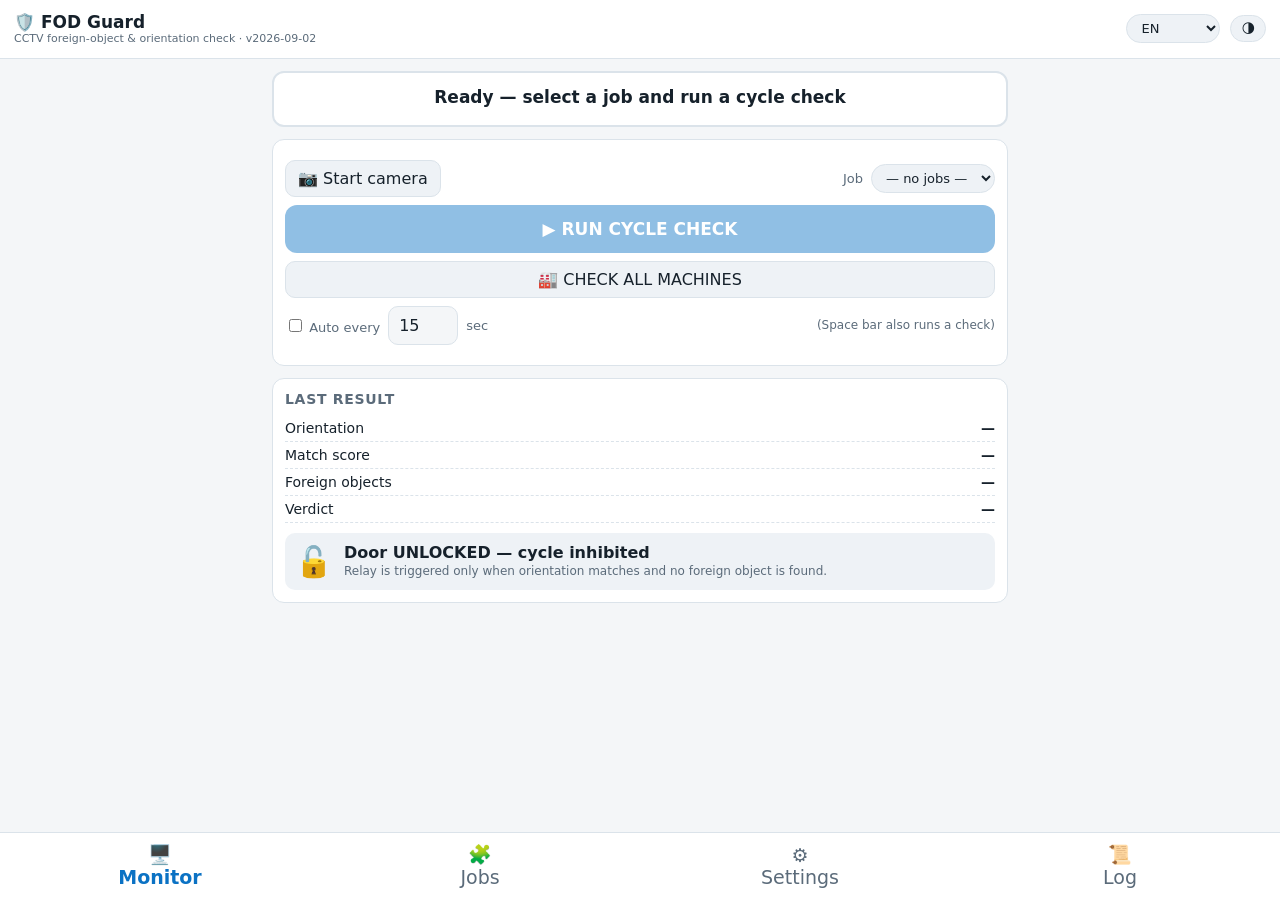
==== commit a62846c5: "Show build version in the app header A visible v2026-09-02 tag under the title lets anyone confirm a" ====
--- a/fod/index.html
+++ b/fod/index.html
@@ -91,7 +91,7 @@
 </head>
 <body>
 <header>
-  <h1>🛡️ FOD Guard <small data-i="subtitle">CCTV foreign-object &amp; orientation check</small></h1>
+  <h1>🛡️ FOD Guard <small><span data-i="subtitle">CCTV foreign-object &amp; orientation check</span> · v2026-09-02</small></h1>
   <select id="langSel" class="pill" aria-label="Language">
     <option value="en">EN</option><option value="kn">ಕನ್ನಡ</option><option value="hi">हिंदी</option>
   </select>
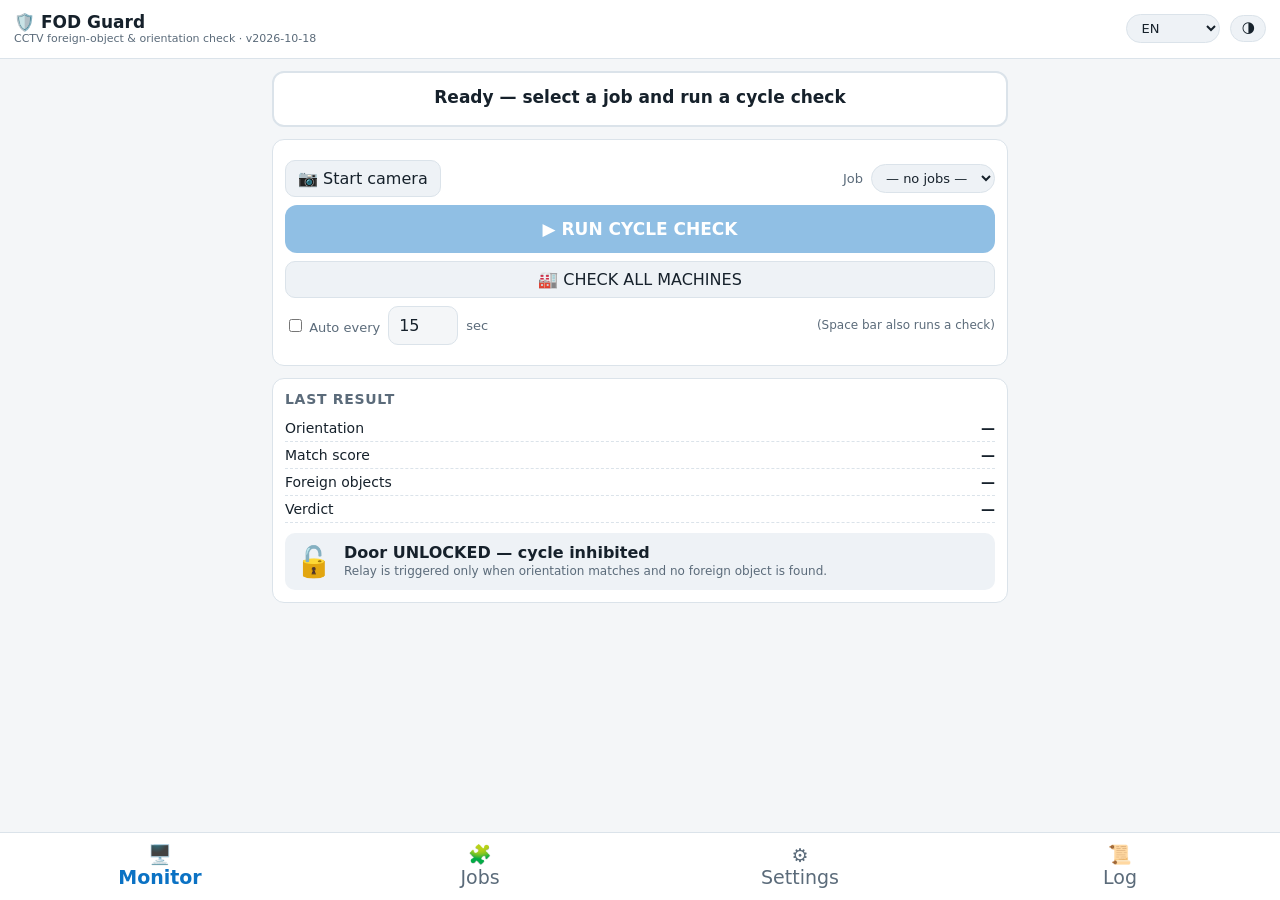
==== commit a1451dcd: "Self-configuring camera + Windows auto-start The app now wires itself to the camera when served by h" ====
--- a/fod/index.html
+++ b/fod/index.html
@@ -3,7 +3,7 @@
 <head>
 <meta charset="UTF-8">
 <meta name="viewport" content="width=device-width, initial-scale=1, viewport-fit=cover">
-<title>FOD Guard — Foreign Object Detection</title>
+<title>FOD Guard</title>
 <style>
   :root{
     --bg:#f4f6f8; --panel:#ffffff; --ink:#16212b; --muted:#5b6b7a;
@@ -91,7 +91,7 @@
 </head>
 <body>
 <header>
-  <h1>🛡️ FOD Guard <small><span data-i="subtitle">CCTV foreign-object &amp; orientation check</span> · v2026-09-02</small></h1>
+  <h1>🛡️ FOD Guard <small><span data-i="subtitle">CCTV foreign-object &amp; orientation check</span> · v2026-10-18</small></h1>
   <select id="langSel" class="pill" aria-label="Language">
     <option value="en">EN</option><option value="kn">ಕನ್ನಡ</option><option value="hi">हिंदी</option>
   </select>
@@ -304,7 +304,8 @@
 cam_diag_nofeed:"No frame — start the camera first (device mode) or fill the snapshot URL (IP mode)",
 cam_diag_cors:"The browser could not read the image (CORS, mixed content, or camera unreachable). Open the URL in a new browser tab: if a photo shows, run  python3 fod/snapshot_proxy.py  on THIS computer and use  http://localhost:8090/?u=<camera URL>  here; if no photo shows, fix the URL/network first",
 cam_diag_auth:"Camera needs a login — put it inside the proxy URL:  http://localhost:8090/?u=http://user:password@<camera-ip>/…",
-cam_diag_http:"Camera answered {s} — the snapshot path is wrong; check the camera manual (CP Plus/Dahua: /cgi-bin/snapshot.cgi, Hikvision: /ISAPI/Streaming/channels/101/picture)"},
+cam_diag_http:"Camera answered {s} — the snapshot path is wrong; check the camera manual (CP Plus/Dahua: /cgi-bin/snapshot.cgi, Hikvision: /ISAPI/Streaming/channels/101/picture)",
+cam_auto:"Camera connected automatically through this server (/snapshot.jpg) — ready to grab the master"},
 kn:{subtitle:"CCTV ಪರಕೀಯ ವಸ್ತು & ದಿಕ್ಕು ಪರಿಶೀಲನೆ",monitor:"ಮಾನಿಟರ್",jobs:"ಜಾಬ್‌ಗಳು",settings:"ಸೆಟ್ಟಿಂಗ್ಸ್",log:"ಲಾಗ್",
 ready:"ಸಿದ್ಧ — ಜಾಬ್ ಆಯ್ಕೆಮಾಡಿ ಚೆಕ್ ನಡೆಸಿ",checking:"ಪರಿಶೀಲಿಸಲಾಗುತ್ತಿದೆ…",clear:"ಎಲ್ಲವೂ ಸರಿ — ಬಾಗಿಲು ಲಾಕ್",
 fault:"ದೋಷ — ಸೈಕಲ್ ಪ್ರಾರಂಭಿಸಬೇಡಿ",start_cam:"ಕ್ಯಾಮೆರಾ ಪ್ರಾರಂಭಿಸಿ",stop_cam:"ಕ್ಯಾಮೆರಾ ನಿಲ್ಲಿಸಿ",back_live:"ಲೈವ್‌ಗೆ ಹಿಂತಿರುಗಿ",
@@ -338,7 +339,8 @@
 cam_diag_nofeed:"ಫ್ರೇಮ್ ಇಲ್ಲ — ಮೊದಲು ಕ್ಯಾಮೆರಾ ಪ್ರಾರಂಭಿಸಿ (ಸಾಧನ ಮೋಡ್) ಅಥವಾ ಸ್ನಾಪ್‌ಶಾಟ್ URL ಭರ್ತಿ ಮಾಡಿ (IP ಮೋಡ್)",
 cam_diag_cors:"ಬ್ರೌಸರ್ ಚಿತ್ರ ಓದಲು ಸಾಧ್ಯವಾಗಲಿಲ್ಲ (CORS, ಮಿಶ್ರ ವಿಷಯ, ಅಥವಾ ಕ್ಯಾಮೆರಾ ತಲುಪುತ್ತಿಲ್ಲ). URL ಅನ್ನು ಹೊಸ ಟ್ಯಾಬ್‌ನಲ್ಲಿ ತೆರೆಯಿರಿ: ಫೋಟೋ ಕಂಡರೆ ಈ ಕಂಪ್ಯೂಟರ್‌ನಲ್ಲಿ  python3 fod/snapshot_proxy.py  ಚಲಾಯಿಸಿ ಇಲ್ಲಿ  http://localhost:8090/?u=<ಕ್ಯಾಮೆರಾ URL>  ಬಳಸಿ; ಫೋಟೋ ಕಾಣದಿದ್ದರೆ ಮೊದಲು URL/ನೆಟ್‌ವರ್ಕ್ ಸರಿಪಡಿಸಿ",
 cam_diag_auth:"ಕ್ಯಾಮೆರಾಗೆ ಲಾಗಿನ್ ಬೇಕು — ಪ್ರಾಕ್ಸಿ URL ಒಳಗೆ ಸೇರಿಸಿ:  http://localhost:8090/?u=http://user:password@<ಕ್ಯಾಮೆರಾ-ip>/…",
-cam_diag_http:"ಕ್ಯಾಮೆರಾ {s} ಉತ್ತರಿಸಿದೆ — ಸ್ನಾಪ್‌ಶಾಟ್ ಪಥ ತಪ್ಪು; ಕ್ಯಾಮೆರಾ ಕೈಪಿಡಿ ನೋಡಿ (CP Plus/Dahua: /cgi-bin/snapshot.cgi, Hikvision: /ISAPI/Streaming/channels/101/picture)"},
+cam_diag_http:"ಕ್ಯಾಮೆರಾ {s} ಉತ್ತರಿಸಿದೆ — ಸ್ನಾಪ್‌ಶಾಟ್ ಪಥ ತಪ್ಪು; ಕ್ಯಾಮೆರಾ ಕೈಪಿಡಿ ನೋಡಿ (CP Plus/Dahua: /cgi-bin/snapshot.cgi, Hikvision: /ISAPI/Streaming/channels/101/picture)",
+cam_auto:"ಈ ಸರ್ವರ್ ಮೂಲಕ ಕ್ಯಾಮೆರಾ ಸ್ವಯಂಚಾಲಿತವಾಗಿ ಸಂಪರ್ಕಗೊಂಡಿದೆ (/snapshot.jpg) — ಮಾಸ್ಟರ್ ಸೆರೆಹಿಡಿಯಲು ಸಿದ್ಧ"},
 hi:{subtitle:"CCTV बाहरी वस्तु व दिशा जाँच",monitor:"मॉनिटर",jobs:"जॉब",settings:"सेटिंग्स",log:"लॉग",
 ready:"तैयार — जॉब चुनें और साइकिल जाँच चलाएँ",checking:"जाँच हो रही है…",clear:"सब ठीक — दरवाज़ा लॉक",
 fault:"त्रुटि — साइकिल शुरू न करें",start_cam:"कैमरा शुरू करें",stop_cam:"कैमरा बंद करें",back_live:"लाइव पर लौटें",
@@ -372,7 +374,8 @@
 cam_diag_nofeed:"फ्रेम नहीं — पहले कैमरा शुरू करें (डिवाइस मोड) या स्नैपशॉट URL भरें (IP मोड)",
 cam_diag_cors:"ब्राउज़र छवि नहीं पढ़ सका (CORS, मिश्रित सामग्री, या कैमरा अनुपलब्ध)। URL को नए टैब में खोलें: फोटो दिखे तो इसी कंप्यूटर पर  python3 fod/snapshot_proxy.py  चलाएँ और यहाँ  http://localhost:8090/?u=<कैमरा URL>  डालें; फोटो न दिखे तो पहले URL/नेटवर्क ठीक करें",
 cam_diag_auth:"कैमरे को लॉगिन चाहिए — प्रॉक्सी URL के अंदर डालें:  http://localhost:8090/?u=http://user:password@<कैमरा-ip>/…",
-cam_diag_http:"कैमरे ने {s} जवाब दिया — स्नैपशॉट पथ गलत है; कैमरा मैनुअल देखें (CP Plus/Dahua: /cgi-bin/snapshot.cgi, Hikvision: /ISAPI/Streaming/channels/101/picture)"}
+cam_diag_http:"कैमरे ने {s} जवाब दिया — स्नैपशॉट पथ गलत है; कैमरा मैनुअल देखें (CP Plus/Dahua: /cgi-bin/snapshot.cgi, Hikvision: /ISAPI/Streaming/channels/101/picture)",
+cam_auto:"कैमरा इस सर्वर के ज़रिए अपने आप जुड़ गया (/snapshot.jpg) — मास्टर कैप्चर के लिए तैयार"}
 };
 let lang = "en";
 const t = (k,v)=>{let s=(L[lang]&&L[lang][k])||L.en[k]||k;if(v)for(const p in v)s=s.replace("{"+p+"}",v[p]);return s;};
@@ -921,10 +924,18 @@
   }
 };
 $("deviceSel").onchange=()=>{saveSettingsFromUI();if(stream)startCamera();};
-$("exportBtn").onclick=()=>{
+$("exportBtn").onclick=async()=>{
+  const json=JSON.stringify(S);
+  const name="fodguard-backup-"+new Date().toISOString().slice(0,10)+".json";
+  if(window.claude&&window.claude.use){ // published artifact: saves go through the viewer runtime
+    try{
+      const dl=await window.claude.use("downloads");
+      if(dl){await dl.save({filename:name,data:json});return;}
+    }catch(e){if(e&&e.code==="declined")return;}
+  }
   const a=document.createElement("a");
-  a.href="data:application/json;charset=utf-8,"+encodeURIComponent(JSON.stringify(S));
-  a.download="fodguard-backup-"+new Date().toISOString().slice(0,10)+".json";
+  a.href="data:application/json;charset=utf-8,"+encodeURIComponent(json);
+  a.download=name;
   a.click();
 };
 $("importFile").onchange=e=>{
@@ -956,6 +967,22 @@
 applyLang();loadSettingsUI();renderJobs();renderJobSel();renderLog();syncSliderLabels();
 if(navigator.mediaDevices&&navigator.mediaDevices.enumerateDevices)listDevices();
 
+/* Auto-configure: when served by home_server.py, a same-origin /snapshot.jpg is
+   the camera — wire it up so Settings needs no typing. Runs only while no camera
+   is configured yet; a hand-entered URL or chosen device is never overwritten. */
+(async()=>{
+  if(!/^https?:$/.test(location.protocol))return;
+  if(S.settings.snapUrl||(S.settings.camMode==="device"&&S.settings.deviceId))return;
+  try{
+    const r=await fetch("/snapshot.jpg?_t="+Date.now(),{cache:"no-store"});
+    if(!r.ok||!/image\/jpe?g/i.test(r.headers.get("Content-Type")||""))return;
+    if((await r.blob()).size<100)return;
+    S.settings.camMode="ip";S.settings.snapUrl="/snapshot.jpg";save();
+    loadSettingsUI();
+    setBanner("",t("cam_auto"),"");
+  }catch(e){}
+})();
+
 /* exposed for headless self-test */
 window.FOD={toGray,blur3,bilinear,nccAt,findAlignment,findBlobs,state:()=>S};
 </script>
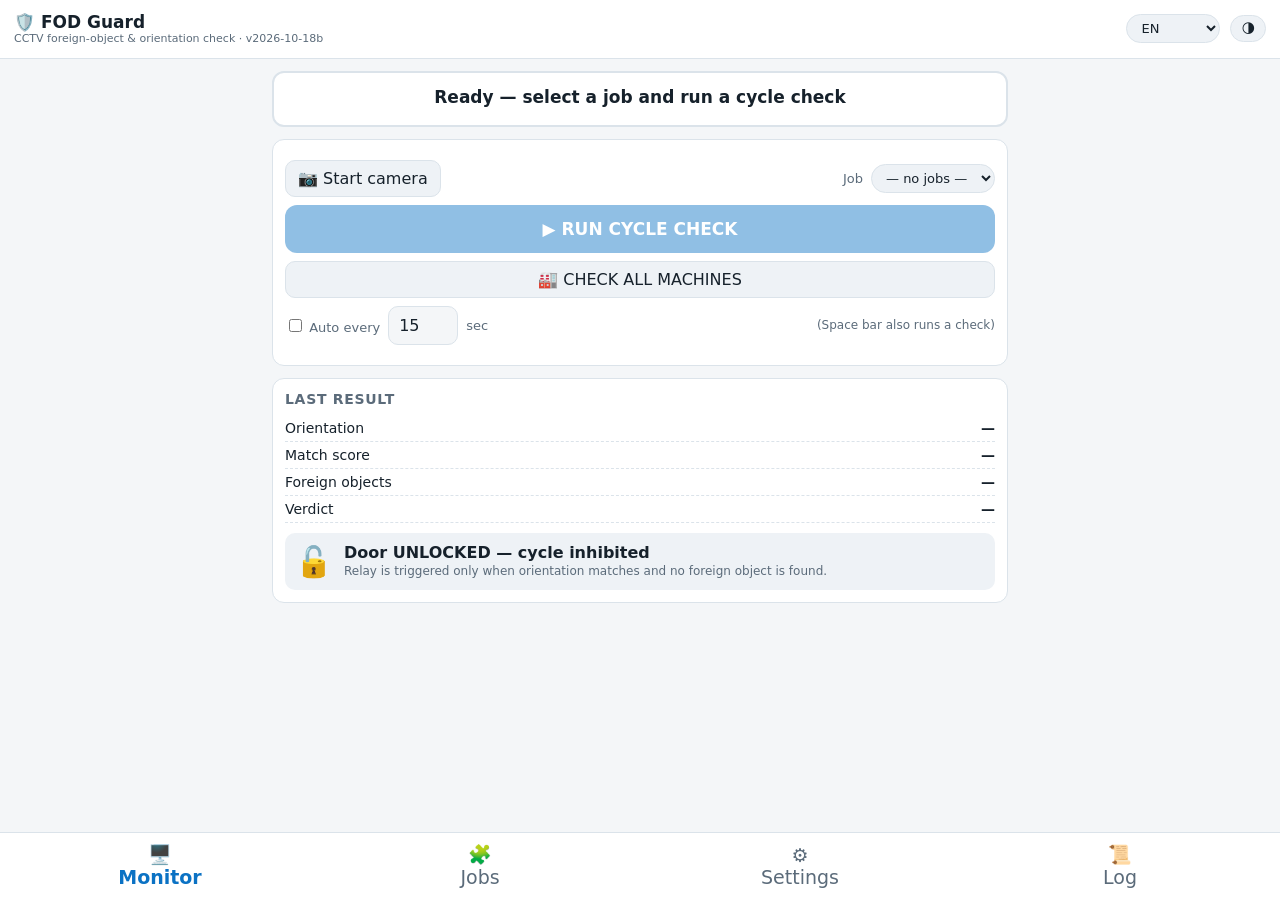
==== commit e8c46b1a: "Colour-aware foreign-object diff (catches equal-brightness intruders) The diff compared grayscale br" ====
--- a/fod/index.html
+++ b/fod/index.html
@@ -91,7 +91,7 @@
 </head>
 <body>
 <header>
-  <h1>🛡️ FOD Guard <small><span data-i="subtitle">CCTV foreign-object &amp; orientation check</span> · v2026-10-18</small></h1>
+  <h1>🛡️ FOD Guard <small><span data-i="subtitle">CCTV foreign-object &amp; orientation check</span> · v2026-10-18b</small></h1>
   <select id="langSel" class="pill" aria-label="Language">
     <option value="en">EN</option><option value="kn">ಕನ್ನಡ</option><option value="hi">हिंदी</option>
   </select>
@@ -483,15 +483,24 @@
 }
 
 /* ============================== image math ============================== */
-function toGray(canvas,rx,ry,rw,rh,ow,oh){
-  // draw ROI of canvas scaled into an offscreen ow×oh, return blurred Float32 gray
+function toChan(canvas,rx,ry,rw,rh,ow,oh){
+  // draw ROI of canvas scaled into an offscreen ow×oh; return blurred Float32
+  // channels: g (luma, for alignment + brightness diff) and cb/cr (chroma, so
+  // colour-only intruders — e.g. a green object as bright as the steel — diff too)
   const c=document.createElement("canvas");c.width=ow;c.height=oh;
   const cx=c.getContext("2d",{willReadFrequently:true});
   cx.drawImage(canvas,rx,ry,rw,rh,0,0,ow,oh);
-  const d=cx.getImageData(0,0,ow,oh).data,g=new Float32Array(ow*oh);
-  for(let i=0,p=0;i<g.length;i++,p+=4)g[i]=0.299*d[p]+0.587*d[p+1]+0.114*d[p+2];
-  return blur3(blur3(g,ow,oh),ow,oh);
-}
+  const d=cx.getImageData(0,0,ow,oh).data;
+  const g=new Float32Array(ow*oh),cb=new Float32Array(ow*oh),cr=new Float32Array(ow*oh);
+  for(let i=0,p=0;i<g.length;i++,p+=4){
+    const R=d[p],G=d[p+1],B=d[p+2];
+    g[i]=0.299*R+0.587*G+0.114*B;
+    cb[i]=-0.169*R-0.331*G+0.5*B+128;
+    cr[i]=0.5*R-0.419*G-0.081*B+128;
+  }
+  return {g:blur3(blur3(g,ow,oh),ow,oh),cb:blur3(cb,ow,oh),cr:blur3(cr,ow,oh)};
+}
+function toGray(canvas,rx,ry,rw,rh,ow,oh){return toChan(canvas,rx,ry,rw,rh,ow,oh).g;}
 function blur3(g,w,h){
   const o=new Float32Array(g.length);
   for(let y=0;y<h;y++)for(let x=0;x<w;x++){
@@ -550,29 +559,38 @@
   }
   return best;
 }
-/* Diff master vs aligned current, return foreign-object blobs [{x,y,w,h,area}] in analysis coords */
+/* Diff master vs aligned current (M/C are toChan objects), return foreign-object
+   blobs [{x,y,w,h,area}] in analysis coords. A pixel differs when its normalised
+   brightness moves by more than diffThresh OR its chroma moves by more than
+   diffThresh/2 (after subtracting the mean chroma shift, so a camera
+   white-balance drift does not flag the whole zone). */
 function findBlobs(M,C,w,h,al,diffThresh,minAreaPx){
   const cx=w/2,cy=h/2,cos=Math.cos(al.th*Math.PI/180),sin=Math.sin(al.th*Math.PI/180);
   // normalise illumination on both sides
   const norm=g=>{let s=0,ss=0;for(let i=0;i<g.length;i++){s+=g[i];ss+=g[i]*g[i];}
     const m=s/g.length,sd=Math.max(Math.sqrt(Math.max(ss/g.length-m*m,0)),1e-3);
     const o=new Float32Array(g.length);for(let i=0;i<g.length;i++)o[i]=(g[i]-m)/sd*40+128;return o;};
-  const Mn=norm(M);
-  const A=new Float32Array(w*h).fill(-1);
-  let s=0,ss=0,n=0;
+  const Mn=norm(M.g);
+  const A=new Float32Array(w*h).fill(-1),Ab=new Float32Array(w*h),Ar=new Float32Array(w*h);
+  let s=0,ss=0,n=0,sb=0,sr=0;
   for(let y=0;y<h;y++)for(let x=0;x<w;x++){
     const xr=cx+(x-cx)*cos-(y-cy)*sin+al.dx, yr=cy+(x-cx)*sin+(y-cy)*cos+al.dy;
-    const v=bilinear(C,w,h,xr,yr);
+    const v=bilinear(C.g,w,h,xr,yr);
     if(v===null)continue;
-    A[y*w+x]=v;s+=v;ss+=v*v;n++;
+    const i=y*w+x;
+    A[i]=v;Ab[i]=bilinear(C.cb,w,h,xr,yr);Ar[i]=bilinear(C.cr,w,h,xr,yr);
+    s+=v;ss+=v*v;n++;sb+=Ab[i]-M.cb[i];sr+=Ar[i]-M.cr[i];
   }
   if(!n)return [];
   const am=s/n,asd=Math.max(Math.sqrt(Math.max(ss/n-am*am,0)),1e-3);
+  const wb=sb/n,wr=sr/n;                       // global white-balance shift
+  const chromaThresh=Math.max(10,diffThresh*0.5);
   const mask=new Uint8Array(w*h);
   for(let y=2;y<h-2;y++)for(let x=2;x<w-2;x++){
     const i=y*w+x;if(A[i]<0)continue;
     const av=(A[i]-am)/asd*40+128;
-    if(Math.abs(av-Mn[i])>diffThresh)mask[i]=1;
+    const dc=Math.hypot(Ab[i]-M.cb[i]-wb,Ar[i]-M.cr[i]-wr);
+    if(Math.abs(av-Mn[i])>diffThresh||dc>chromaThresh)mask[i]=1;
   }
   // connected components (4-neigh flood fill)
   const blobs=[],seen=new Uint8Array(w*h),stack=[];
@@ -610,8 +628,8 @@
   const c=document.createElement("canvas");c.width=img.naturalWidth;c.height=img.naturalHeight;
   c.getContext("2d").drawImage(img,0,0);
   const r=roiPx(job,c.width,c.height),d=anaDims(r.w,r.h);
-  const g=toGray(c,r.x,r.y,r.w,r.h,d.w,d.h);
-  masterCache[job.id]={g,w:d.w,h:d.h,fw:c.width,fh:c.height};
+  const ch=toChan(c,r.x,r.y,r.w,r.h,d.w,d.h);
+  masterCache[job.id]={g:ch.g,cb:ch.cb,cr:ch.cr,w:d.w,h:d.h,fw:c.width,fh:c.height};
   return masterCache[job.id];
 }
 
@@ -789,14 +807,14 @@
     const M=await masterGray(job);
     // ROI in the live frame, scaled from master frame size in case resolutions differ
     const r=roiPx(job,f.w,f.h);
-    const C=toGray(f.canvas,r.x,r.y,r.w,r.h,M.w,M.h);
-    const al=findAlignment(M.g,C,M.w,M.h);
+    const C=toChan(f.canvas,r.x,r.y,r.w,r.h,M.w,M.h);
+    const al=findAlignment(M.g,C.g,M.w,M.h);
     const orientOk=al.score>=job.orientThresh&&Math.abs(al.th)<=6;
     const present=al.score>=job.orientThresh;
     let blobs=[];
     if(orientOk){
       const minAreaPx=Math.max(6,Math.round(M.w*M.h*job.minArea/100));
-      blobs=findBlobs(M.g,C,M.w,M.h,al,job.diffThresh,minAreaPx);
+      blobs=findBlobs(M,C,M.w,M.h,al,job.diffThresh,minAreaPx);
     }
     const ok=orientOk&&blobs.length===0;
     showResult(job,f,r,M,al,orientOk,present,blobs,ok);
@@ -984,7 +1002,7 @@
 })();
 
 /* exposed for headless self-test */
-window.FOD={toGray,blur3,bilinear,nccAt,findAlignment,findBlobs,state:()=>S};
+window.FOD={toGray,toChan,blur3,bilinear,nccAt,findAlignment,findBlobs,state:()=>S};
 </script>
 </body>
 </html>
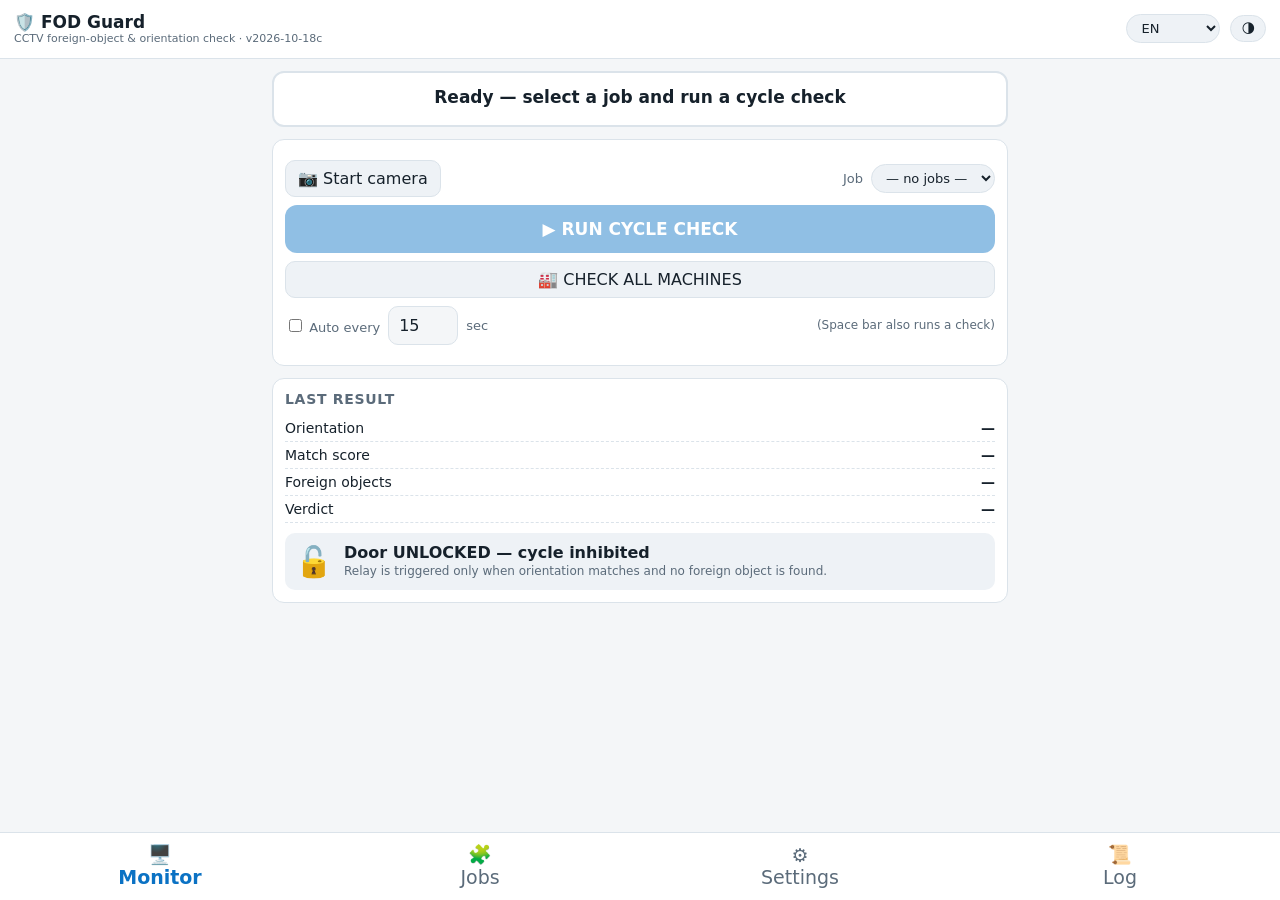
==== commit 1f1c5588: "High-detail analysis mode for PC use (smaller spanners/nuts, sharper orientation) The capture width " ====
--- a/fod/index.html
+++ b/fod/index.html
@@ -91,7 +91,7 @@
 </head>
 <body>
 <header>
-  <h1>🛡️ FOD Guard <small><span data-i="subtitle">CCTV foreign-object &amp; orientation check</span> · v2026-10-18b</small></h1>
+  <h1>🛡️ FOD Guard <small><span data-i="subtitle">CCTV foreign-object &amp; orientation check</span> · v2026-10-18c</small></h1>
   <select id="langSel" class="pill" aria-label="Language">
     <option value="en">EN</option><option value="kn">ಕನ್ನಡ</option><option value="hi">हिंदी</option>
   </select>
@@ -212,6 +212,13 @@
       <input type="url" id="snapUrl" placeholder="http://192.168.1.64/snapshot.jpg">
     </div>
     <p class="note" data-i="ip_note">The snapshot URL must return a JPEG and allow cross-origin access (CORS). Most DVR/IP cameras expose one (e.g. /snapshot.jpg, /cgi-bin/snapshot.cgi). If blocked, serve this page from the same gateway or use a USB capture dongle on the CCTV's analogue/HDMI output.</p>
+    <div class="row">
+      <label data-i="detail_label">Analysis detail</label>
+      <select id="detailSel" class="field grow">
+        <option value="std" data-i="detail_std">Standard — fast, for phones/tablets</option>
+        <option value="high" data-i="detail_high">High — 2× finer, for a PC (re-capture masters!)</option>
+      </select>
+    </div>
     <div class="row">
       <button id="testCamBtn" class="ghost">🔍 <span data-i="test_cam">Test camera</span></button>
       <span class="note grow" id="testCamOut"></span>
@@ -305,7 +312,10 @@
 cam_diag_cors:"The browser could not read the image (CORS, mixed content, or camera unreachable). Open the URL in a new browser tab: if a photo shows, run  python3 fod/snapshot_proxy.py  on THIS computer and use  http://localhost:8090/?u=<camera URL>  here; if no photo shows, fix the URL/network first",
 cam_diag_auth:"Camera needs a login — put it inside the proxy URL:  http://localhost:8090/?u=http://user:password@<camera-ip>/…",
 cam_diag_http:"Camera answered {s} — the snapshot path is wrong; check the camera manual (CP Plus/Dahua: /cgi-bin/snapshot.cgi, Hikvision: /ISAPI/Streaming/channels/101/picture)",
-cam_auto:"Camera connected automatically through this server (/snapshot.jpg) — ready to grab the master"},
+cam_auto:"Camera connected automatically through this server (/snapshot.jpg) — ready to grab the master",
+detail_label:"Analysis detail",
+detail_std:"Standard — fast, for phones/tablets",
+detail_high:"High — 2× finer, for a PC (re-capture masters!)"},
 kn:{subtitle:"CCTV ಪರಕೀಯ ವಸ್ತು & ದಿಕ್ಕು ಪರಿಶೀಲನೆ",monitor:"ಮಾನಿಟರ್",jobs:"ಜಾಬ್‌ಗಳು",settings:"ಸೆಟ್ಟಿಂಗ್ಸ್",log:"ಲಾಗ್",
 ready:"ಸಿದ್ಧ — ಜಾಬ್ ಆಯ್ಕೆಮಾಡಿ ಚೆಕ್ ನಡೆಸಿ",checking:"ಪರಿಶೀಲಿಸಲಾಗುತ್ತಿದೆ…",clear:"ಎಲ್ಲವೂ ಸರಿ — ಬಾಗಿಲು ಲಾಕ್",
 fault:"ದೋಷ — ಸೈಕಲ್ ಪ್ರಾರಂಭಿಸಬೇಡಿ",start_cam:"ಕ್ಯಾಮೆರಾ ಪ್ರಾರಂಭಿಸಿ",stop_cam:"ಕ್ಯಾಮೆರಾ ನಿಲ್ಲಿಸಿ",back_live:"ಲೈವ್‌ಗೆ ಹಿಂತಿರುಗಿ",
@@ -340,7 +350,10 @@
 cam_diag_cors:"ಬ್ರೌಸರ್ ಚಿತ್ರ ಓದಲು ಸಾಧ್ಯವಾಗಲಿಲ್ಲ (CORS, ಮಿಶ್ರ ವಿಷಯ, ಅಥವಾ ಕ್ಯಾಮೆರಾ ತಲುಪುತ್ತಿಲ್ಲ). URL ಅನ್ನು ಹೊಸ ಟ್ಯಾಬ್‌ನಲ್ಲಿ ತೆರೆಯಿರಿ: ಫೋಟೋ ಕಂಡರೆ ಈ ಕಂಪ್ಯೂಟರ್‌ನಲ್ಲಿ  python3 fod/snapshot_proxy.py  ಚಲಾಯಿಸಿ ಇಲ್ಲಿ  http://localhost:8090/?u=<ಕ್ಯಾಮೆರಾ URL>  ಬಳಸಿ; ಫೋಟೋ ಕಾಣದಿದ್ದರೆ ಮೊದಲು URL/ನೆಟ್‌ವರ್ಕ್ ಸರಿಪಡಿಸಿ",
 cam_diag_auth:"ಕ್ಯಾಮೆರಾಗೆ ಲಾಗಿನ್ ಬೇಕು — ಪ್ರಾಕ್ಸಿ URL ಒಳಗೆ ಸೇರಿಸಿ:  http://localhost:8090/?u=http://user:password@<ಕ್ಯಾಮೆರಾ-ip>/…",
 cam_diag_http:"ಕ್ಯಾಮೆರಾ {s} ಉತ್ತರಿಸಿದೆ — ಸ್ನಾಪ್‌ಶಾಟ್ ಪಥ ತಪ್ಪು; ಕ್ಯಾಮೆರಾ ಕೈಪಿಡಿ ನೋಡಿ (CP Plus/Dahua: /cgi-bin/snapshot.cgi, Hikvision: /ISAPI/Streaming/channels/101/picture)",
-cam_auto:"ಈ ಸರ್ವರ್ ಮೂಲಕ ಕ್ಯಾಮೆರಾ ಸ್ವಯಂಚಾಲಿತವಾಗಿ ಸಂಪರ್ಕಗೊಂಡಿದೆ (/snapshot.jpg) — ಮಾಸ್ಟರ್ ಸೆರೆಹಿಡಿಯಲು ಸಿದ್ಧ"},
+cam_auto:"ಈ ಸರ್ವರ್ ಮೂಲಕ ಕ್ಯಾಮೆರಾ ಸ್ವಯಂಚಾಲಿತವಾಗಿ ಸಂಪರ್ಕಗೊಂಡಿದೆ (/snapshot.jpg) — ಮಾಸ್ಟರ್ ಸೆರೆಹಿಡಿಯಲು ಸಿದ್ಧ",
+detail_label:"ವಿಶ್ಲೇಷಣೆಯ ವಿವರ",
+detail_std:"ಸಾಮಾನ್ಯ — ವೇಗ, ಫೋನ್/ಟ್ಯಾಬ್ಲೆಟ್‌ಗಾಗಿ",
+detail_high:"ಹೆಚ್ಚು — 2× ಸೂಕ್ಷ್ಮ, PC ಗಾಗಿ (ಮಾಸ್ಟರ್ ಮರು-ಸೆರೆಹಿಡಿಯಿರಿ!)"},
 hi:{subtitle:"CCTV बाहरी वस्तु व दिशा जाँच",monitor:"मॉनिटर",jobs:"जॉब",settings:"सेटिंग्स",log:"लॉग",
 ready:"तैयार — जॉब चुनें और साइकिल जाँच चलाएँ",checking:"जाँच हो रही है…",clear:"सब ठीक — दरवाज़ा लॉक",
 fault:"त्रुटि — साइकिल शुरू न करें",start_cam:"कैमरा शुरू करें",stop_cam:"कैमरा बंद करें",back_live:"लाइव पर लौटें",
@@ -375,7 +388,10 @@
 cam_diag_cors:"ब्राउज़र छवि नहीं पढ़ सका (CORS, मिश्रित सामग्री, या कैमरा अनुपलब्ध)। URL को नए टैब में खोलें: फोटो दिखे तो इसी कंप्यूटर पर  python3 fod/snapshot_proxy.py  चलाएँ और यहाँ  http://localhost:8090/?u=<कैमरा URL>  डालें; फोटो न दिखे तो पहले URL/नेटवर्क ठीक करें",
 cam_diag_auth:"कैमरे को लॉगिन चाहिए — प्रॉक्सी URL के अंदर डालें:  http://localhost:8090/?u=http://user:password@<कैमरा-ip>/…",
 cam_diag_http:"कैमरे ने {s} जवाब दिया — स्नैपशॉट पथ गलत है; कैमरा मैनुअल देखें (CP Plus/Dahua: /cgi-bin/snapshot.cgi, Hikvision: /ISAPI/Streaming/channels/101/picture)",
-cam_auto:"कैमरा इस सर्वर के ज़रिए अपने आप जुड़ गया (/snapshot.jpg) — मास्टर कैप्चर के लिए तैयार"}
+cam_auto:"कैमरा इस सर्वर के ज़रिए अपने आप जुड़ गया (/snapshot.jpg) — मास्टर कैप्चर के लिए तैयार",
+detail_label:"विश्लेषण विवरण",
+detail_std:"सामान्य — तेज़, फोन/टैबलेट के लिए",
+detail_high:"उच्च — 2× सूक्ष्म, PC के लिए (मास्टर दोबारा कैप्चर करें!)"}
 };
 let lang = "en";
 const t = (k,v)=>{let s=(L[lang]&&L[lang][k])||L.en[k]||k;if(v)for(const p in v)s=s.replace("{"+p+"}",v[p]);return s;};
@@ -386,13 +402,15 @@
 
 /* ============================== state ============================== */
 const KEY="fodguard_v1";
-let S = {jobs:[],settings:{camMode:"device",deviceId:"",snapUrl:"",lockUrl:"",unlockUrl:"",relayMethod:"GET",lang:"en",theme:""},log:[]};
+let S = {jobs:[],settings:{camMode:"device",deviceId:"",snapUrl:"",lockUrl:"",unlockUrl:"",relayMethod:"GET",lang:"en",theme:"",detail:"std"},log:[]};
 try{const raw=localStorage.getItem(KEY);if(raw)S=Object.assign(S,JSON.parse(raw));}catch(e){}
 function save(){try{localStorage.setItem(KEY,JSON.stringify(S));}catch(e){alert("Storage full — delete old jobs or clear history. ("+e.message+")");}}
 
 const $=id=>document.getElementById(id);
-const CAP_W=640;                 // capture resolution
-const ANA=144;                   // max analysis dimension inside ROI
+// capture width / max analysis dimension inside ROI; "high" doubles both,
+// halving the smallest detectable object and sharpening the orientation score
+const CAP_W=()=>S.settings.detail==="high"?1280:640;
+const ANA=()=>S.settings.detail==="high"?288:144;
 let stream=null, ipTimer=null, autoTimer=null, checking=false;
 let editingJobId=null, editorMaster=null, editorRoi=null, roiDrag=null;
 let lastFrame=null;              // {canvas} latest grabbed full frame
@@ -469,14 +487,14 @@
     const src=await fetchSnapshot(url);
     const img=new Image();
     await new Promise((res,rej)=>{img.onload=res;img.onerror=()=>rej(new Error("load"));img.src=src;});
-    const h=Math.round(CAP_W*img.naturalHeight/img.naturalWidth)||480;
-    wk.width=CAP_W;wk.height=h;ctx.drawImage(img,0,0,CAP_W,h);
+    const W=CAP_W(),h=Math.round(W*img.naturalHeight/img.naturalWidth)||480;
+    wk.width=W;wk.height=h;ctx.drawImage(img,0,0,W,h);
     URL.revokeObjectURL(src);
   }else{
     const v=$("vid");
     if(!stream||!v.videoWidth)return null;
-    const h=Math.round(CAP_W*v.videoHeight/v.videoWidth);
-    wk.width=CAP_W;wk.height=h;ctx.drawImage(v,0,0,CAP_W,h);
+    const W=CAP_W(),h=Math.round(W*v.videoHeight/v.videoWidth);
+    wk.width=W;wk.height=h;ctx.drawImage(v,0,0,W,h);
   }
   lastFrame={canvas:wk,w:wk.width,h:wk.height};
   return lastFrame;
@@ -618,7 +636,7 @@
   return {x:Math.round(r.x*fw),y:Math.round(r.y*fh),w:Math.max(8,Math.round(r.w*fw)),h:Math.max(8,Math.round(r.h*fh))};
 }
 function anaDims(rw,rh){
-  const sc=Math.min(ANA/rw,ANA/rh,1);
+  const A=ANA(),sc=Math.min(A/rw,A/rh,1);
   return {w:Math.max(24,Math.round(rw*sc)),h:Math.max(24,Math.round(rh*sc))};
 }
 async function masterGray(job){
@@ -907,6 +925,7 @@
   $("lockUrl").value=S.settings.lockUrl;
   $("unlockUrl").value=S.settings.unlockUrl;
   $("relayMethod").value=S.settings.relayMethod;
+  $("detailSel").value=S.settings.detail||"std";
   toggleCamRows();
 }
 function toggleCamRows(){
@@ -920,6 +939,7 @@
   S.settings.lockUrl=$("lockUrl").value.trim();
   S.settings.unlockUrl=$("unlockUrl").value.trim();
   S.settings.relayMethod=$("relayMethod").value;
+  S.settings.detail=$("detailSel").value;
   S.settings.deviceId=$("deviceSel").value||S.settings.deviceId;
   save();
 }
@@ -942,6 +962,7 @@
   }
 };
 $("deviceSel").onchange=()=>{saveSettingsFromUI();if(stream)startCamera();};
+$("detailSel").onchange=()=>{saveSettingsFromUI();for(const k in masterCache)delete masterCache[k];};
 $("exportBtn").onclick=async()=>{
   const json=JSON.stringify(S);
   const name="fodguard-backup-"+new Date().toISOString().slice(0,10)+".json";
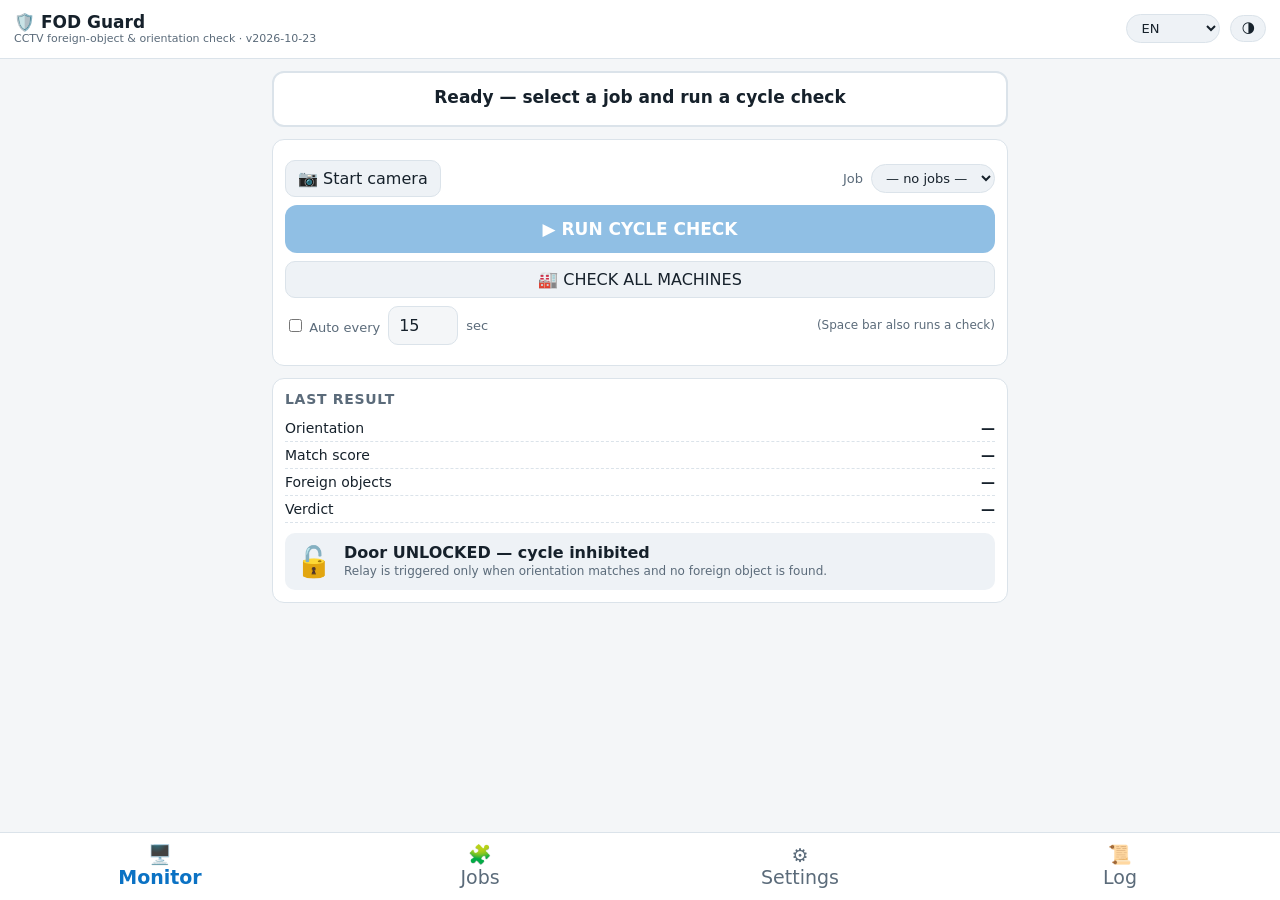
==== commit ef9a864c: "In-app network scan for cameras + per-camera proxy (/snapshot.jpg?ip=) home_server.py gains /scan — " ====
--- a/fod/index.html
+++ b/fod/index.html
@@ -91,7 +91,7 @@
 </head>
 <body>
 <header>
-  <h1>🛡️ FOD Guard <small><span data-i="subtitle">CCTV foreign-object &amp; orientation check</span> · v2026-10-18c</small></h1>
+  <h1>🛡️ FOD Guard <small><span data-i="subtitle">CCTV foreign-object &amp; orientation check</span> · v2026-10-23</small></h1>
   <select id="langSel" class="pill" aria-label="Language">
     <option value="en">EN</option><option value="kn">ಕನ್ನಡ</option><option value="hi">हिंदी</option>
   </select>
@@ -212,6 +212,10 @@
       <input type="url" id="snapUrl" placeholder="http://192.168.1.64/snapshot.jpg">
     </div>
     <p class="note" data-i="ip_note">The snapshot URL must return a JPEG and allow cross-origin access (CORS). Most DVR/IP cameras expose one (e.g. /snapshot.jpg, /cgi-bin/snapshot.cgi). If blocked, serve this page from the same gateway or use a USB capture dongle on the CCTV's analogue/HDMI output.</p>
+    <div class="row">
+      <button id="scanBtn" class="ghost">📡 <span data-i="scan_btn">Scan network for cameras</span></button>
+    </div>
+    <div id="scanOut"></div>
     <div class="row">
       <label data-i="detail_label">Analysis detail</label>
       <select id="detailSel" class="field grow">
@@ -315,7 +319,12 @@
 cam_auto:"Camera connected automatically through this server (/snapshot.jpg) — ready to grab the master",
 detail_label:"Analysis detail",
 detail_std:"Standard — fast, for phones/tablets",
-detail_high:"High — 2× finer, for a PC (re-capture masters!)"},
+detail_high:"High — 2× finer, for a PC (re-capture masters!)",
+scan_btn:"Scan network for cameras",
+scan_busy:"Scanning the network (10–20 s)…",
+scan_none:"No web devices answered — check the camera is powered and on this network",
+scan_use:"Use",
+scan_err:"Scan unavailable — it works when this page is served by  python3 fod/home_server.py  on a computer in the camera\u2019s network"},
 kn:{subtitle:"CCTV ಪರಕೀಯ ವಸ್ತು & ದಿಕ್ಕು ಪರಿಶೀಲನೆ",monitor:"ಮಾನಿಟರ್",jobs:"ಜಾಬ್‌ಗಳು",settings:"ಸೆಟ್ಟಿಂಗ್ಸ್",log:"ಲಾಗ್",
 ready:"ಸಿದ್ಧ — ಜಾಬ್ ಆಯ್ಕೆಮಾಡಿ ಚೆಕ್ ನಡೆಸಿ",checking:"ಪರಿಶೀಲಿಸಲಾಗುತ್ತಿದೆ…",clear:"ಎಲ್ಲವೂ ಸರಿ — ಬಾಗಿಲು ಲಾಕ್",
 fault:"ದೋಷ — ಸೈಕಲ್ ಪ್ರಾರಂಭಿಸಬೇಡಿ",start_cam:"ಕ್ಯಾಮೆರಾ ಪ್ರಾರಂಭಿಸಿ",stop_cam:"ಕ್ಯಾಮೆರಾ ನಿಲ್ಲಿಸಿ",back_live:"ಲೈವ್‌ಗೆ ಹಿಂತಿರುಗಿ",
@@ -353,7 +362,12 @@
 cam_auto:"ಈ ಸರ್ವರ್ ಮೂಲಕ ಕ್ಯಾಮೆರಾ ಸ್ವಯಂಚಾಲಿತವಾಗಿ ಸಂಪರ್ಕಗೊಂಡಿದೆ (/snapshot.jpg) — ಮಾಸ್ಟರ್ ಸೆರೆಹಿಡಿಯಲು ಸಿದ್ಧ",
 detail_label:"ವಿಶ್ಲೇಷಣೆಯ ವಿವರ",
 detail_std:"ಸಾಮಾನ್ಯ — ವೇಗ, ಫೋನ್/ಟ್ಯಾಬ್ಲೆಟ್‌ಗಾಗಿ",
-detail_high:"ಹೆಚ್ಚು — 2× ಸೂಕ್ಷ್ಮ, PC ಗಾಗಿ (ಮಾಸ್ಟರ್ ಮರು-ಸೆರೆಹಿಡಿಯಿರಿ!)"},
+detail_high:"ಹೆಚ್ಚು — 2× ಸೂಕ್ಷ್ಮ, PC ಗಾಗಿ (ಮಾಸ್ಟರ್ ಮರು-ಸೆರೆಹಿಡಿಯಿರಿ!)",
+scan_btn:"ಕ್ಯಾಮೆರಾಗಳಿಗಾಗಿ ನೆಟ್‌ವರ್ಕ್ ಸ್ಕ್ಯಾನ್ ಮಾಡಿ",
+scan_busy:"ನೆಟ್‌ವರ್ಕ್ ಸ್ಕ್ಯಾನ್ ಆಗುತ್ತಿದೆ (10–20 ಸೆ)…",
+scan_none:"ಯಾವುದೇ ಸಾಧನ ಉತ್ತರಿಸಲಿಲ್ಲ — ಕ್ಯಾಮೆರಾ ಆನ್ ಆಗಿದೆಯೇ ಮತ್ತು ಇದೇ ನೆಟ್‌ವರ್ಕ್‌ನಲ್ಲಿದೆಯೇ ಪರಿಶೀಲಿಸಿ",
+scan_use:"ಬಳಸಿ",
+scan_err:"ಸ್ಕ್ಯಾನ್ ಲಭ್ಯವಿಲ್ಲ — ಕ್ಯಾಮೆರಾ ನೆಟ್‌ವರ್ಕ್‌ನ ಕಂಪ್ಯೂಟರ್‌ನಲ್ಲಿ  python3 fod/home_server.py  ಮೂಲಕ ಈ ಪುಟ ಸರ್ವ್ ಆದಾಗ ಮಾತ್ರ ಕೆಲಸ ಮಾಡುತ್ತದೆ"},
 hi:{subtitle:"CCTV बाहरी वस्तु व दिशा जाँच",monitor:"मॉनिटर",jobs:"जॉब",settings:"सेटिंग्स",log:"लॉग",
 ready:"तैयार — जॉब चुनें और साइकिल जाँच चलाएँ",checking:"जाँच हो रही है…",clear:"सब ठीक — दरवाज़ा लॉक",
 fault:"त्रुटि — साइकिल शुरू न करें",start_cam:"कैमरा शुरू करें",stop_cam:"कैमरा बंद करें",back_live:"लाइव पर लौटें",
@@ -391,7 +405,12 @@
 cam_auto:"कैमरा इस सर्वर के ज़रिए अपने आप जुड़ गया (/snapshot.jpg) — मास्टर कैप्चर के लिए तैयार",
 detail_label:"विश्लेषण विवरण",
 detail_std:"सामान्य — तेज़, फोन/टैबलेट के लिए",
-detail_high:"उच्च — 2× सूक्ष्म, PC के लिए (मास्टर दोबारा कैप्चर करें!)"}
+detail_high:"उच्च — 2× सूक्ष्म, PC के लिए (मास्टर दोबारा कैप्चर करें!)",
+scan_btn:"कैमरों के लिए नेटवर्क स्कैन करें",
+scan_busy:"नेटवर्क स्कैन हो रहा है (10–20 से)…",
+scan_none:"किसी डिवाइस ने जवाब नहीं दिया — देखें कि कैमरा चालू है और इसी नेटवर्क पर है",
+scan_use:"उपयोग करें",
+scan_err:"स्कैन उपलब्ध नहीं — यह तभी काम करता है जब यह पेज कैमरा नेटवर्क के कंप्यूटर पर  python3 fod/home_server.py  से सर्व हो"}
 };
 let lang = "en";
 const t = (k,v)=>{let s=(L[lang]&&L[lang][k])||L.en[k]||k;if(v)for(const p in v)s=s.replace("{"+p+"}",v[p]);return s;};
@@ -963,6 +982,29 @@
 };
 $("deviceSel").onchange=()=>{saveSettingsFromUI();if(stream)startCamera();};
 $("detailSel").onchange=()=>{saveSettingsFromUI();for(const k in masterCache)delete masterCache[k];};
+$("scanBtn").onclick=async()=>{
+  const out=$("scanOut");out.textContent="\u23f3 "+t("scan_busy");
+  try{
+    const r=await fetch("/scan",{cache:"no-store"});
+    if(!r.ok)throw new Error("HTTP "+r.status);
+    const list=await r.json();
+    out.textContent="";
+    if(!list.length){out.textContent=t("scan_none");return;}
+    list.forEach(d=>{
+      const row=document.createElement("div");row.className="row";
+      const span=document.createElement("span");span.className="grow";
+      span.textContent=(d.camera?"\ud83d\udcf7 ":"\u2022 ")+d.ip+(d.tag?" \u2014 "+d.tag:"");
+      const b=document.createElement("button");b.className="ghost";
+      b.textContent=t("scan_use");
+      b.onclick=()=>{
+        $("camMode").value="ip";$("snapUrl").value="/snapshot.jpg?ip="+d.ip;
+        saveSettingsFromUI();toggleCamRows();
+        $("testCamBtn").click();
+      };
+      row.append(span,b);out.appendChild(row);
+    });
+  }catch(e){out.textContent="\u274c "+t("scan_err");}
+};
 $("exportBtn").onclick=async()=>{
   const json=JSON.stringify(S);
   const name="fodguard-backup-"+new Date().toISOString().slice(0,10)+".json";
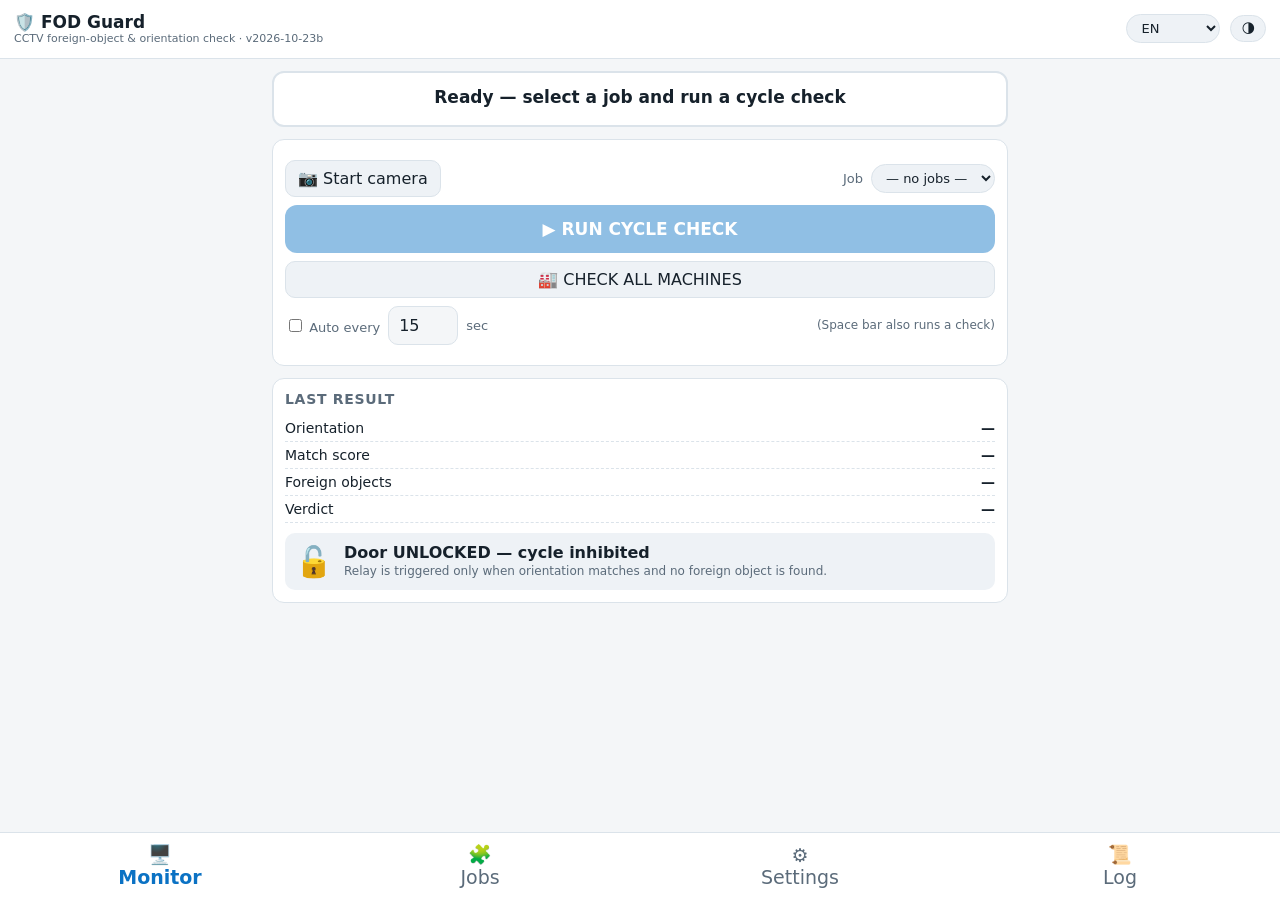
==== commit d81bfef4: "Scan every connected network, with an optional explicit-subnet override The scan previously swept on" ====
--- a/fod/index.html
+++ b/fod/index.html
@@ -91,7 +91,7 @@
 </head>
 <body>
 <header>
-  <h1>🛡️ FOD Guard <small><span data-i="subtitle">CCTV foreign-object &amp; orientation check</span> · v2026-10-23</small></h1>
+  <h1>🛡️ FOD Guard <small><span data-i="subtitle">CCTV foreign-object &amp; orientation check</span> · v2026-10-23b</small></h1>
   <select id="langSel" class="pill" aria-label="Language">
     <option value="en">EN</option><option value="kn">ಕನ್ನಡ</option><option value="hi">हिंदी</option>
   </select>
@@ -214,7 +214,9 @@
     <p class="note" data-i="ip_note">The snapshot URL must return a JPEG and allow cross-origin access (CORS). Most DVR/IP cameras expose one (e.g. /snapshot.jpg, /cgi-bin/snapshot.cgi). If blocked, serve this page from the same gateway or use a USB capture dongle on the CCTV's analogue/HDMI output.</p>
     <div class="row">
       <button id="scanBtn" class="ghost">📡 <span data-i="scan_btn">Scan network for cameras</span></button>
-    </div>
+      <input id="scanNet" class="field grow" placeholder="192.168.1">
+    </div>
+    <p class="note" data-i="scan_net_note">Scans every network this server is connected to. Cameras on a different subnet? Type it (e.g. 192.168.1) and scan — the server machine must be able to reach that network.</p>
     <div id="scanOut"></div>
     <div class="row">
       <label data-i="detail_label">Analysis detail</label>
@@ -324,7 +326,8 @@
 scan_busy:"Scanning the network (10–20 s)…",
 scan_none:"No web devices answered — check the camera is powered and on this network",
 scan_use:"Use",
-scan_err:"Scan unavailable — it works when this page is served by  python3 fod/home_server.py  on a computer in the camera\u2019s network"},
+scan_err:"Scan unavailable — it works when this page is served by  python3 fod/home_server.py  on a computer in the camera\u2019s network",
+scan_net_note:"Scans every network this server is connected to. Cameras on a different subnet? Type it (e.g. 192.168.1) and scan — the server machine must be able to reach that network."},
 kn:{subtitle:"CCTV ಪರಕೀಯ ವಸ್ತು & ದಿಕ್ಕು ಪರಿಶೀಲನೆ",monitor:"ಮಾನಿಟರ್",jobs:"ಜಾಬ್‌ಗಳು",settings:"ಸೆಟ್ಟಿಂಗ್ಸ್",log:"ಲಾಗ್",
 ready:"ಸಿದ್ಧ — ಜಾಬ್ ಆಯ್ಕೆಮಾಡಿ ಚೆಕ್ ನಡೆಸಿ",checking:"ಪರಿಶೀಲಿಸಲಾಗುತ್ತಿದೆ…",clear:"ಎಲ್ಲವೂ ಸರಿ — ಬಾಗಿಲು ಲಾಕ್",
 fault:"ದೋಷ — ಸೈಕಲ್ ಪ್ರಾರಂಭಿಸಬೇಡಿ",start_cam:"ಕ್ಯಾಮೆರಾ ಪ್ರಾರಂಭಿಸಿ",stop_cam:"ಕ್ಯಾಮೆರಾ ನಿಲ್ಲಿಸಿ",back_live:"ಲೈವ್‌ಗೆ ಹಿಂತಿರುಗಿ",
@@ -367,7 +370,8 @@
 scan_busy:"ನೆಟ್‌ವರ್ಕ್ ಸ್ಕ್ಯಾನ್ ಆಗುತ್ತಿದೆ (10–20 ಸೆ)…",
 scan_none:"ಯಾವುದೇ ಸಾಧನ ಉತ್ತರಿಸಲಿಲ್ಲ — ಕ್ಯಾಮೆರಾ ಆನ್ ಆಗಿದೆಯೇ ಮತ್ತು ಇದೇ ನೆಟ್‌ವರ್ಕ್‌ನಲ್ಲಿದೆಯೇ ಪರಿಶೀಲಿಸಿ",
 scan_use:"ಬಳಸಿ",
-scan_err:"ಸ್ಕ್ಯಾನ್ ಲಭ್ಯವಿಲ್ಲ — ಕ್ಯಾಮೆರಾ ನೆಟ್‌ವರ್ಕ್‌ನ ಕಂಪ್ಯೂಟರ್‌ನಲ್ಲಿ  python3 fod/home_server.py  ಮೂಲಕ ಈ ಪುಟ ಸರ್ವ್ ಆದಾಗ ಮಾತ್ರ ಕೆಲಸ ಮಾಡುತ್ತದೆ"},
+scan_err:"ಸ್ಕ್ಯಾನ್ ಲಭ್ಯವಿಲ್ಲ — ಕ್ಯಾಮೆರಾ ನೆಟ್‌ವರ್ಕ್‌ನ ಕಂಪ್ಯೂಟರ್‌ನಲ್ಲಿ  python3 fod/home_server.py  ಮೂಲಕ ಈ ಪುಟ ಸರ್ವ್ ಆದಾಗ ಮಾತ್ರ ಕೆಲಸ ಮಾಡುತ್ತದೆ",
+scan_net_note:"ಸರ್ವರ್ ಸಂಪರ್ಕಗೊಂಡಿರುವ ಪ್ರತಿ ನೆಟ್‌ವರ್ಕ್ ಸ್ಕ್ಯಾನ್ ಆಗುತ್ತದೆ. ಕ್ಯಾಮೆರಾಗಳು ಬೇರೆ ಸಬ್‌ನೆಟ್‌ನಲ್ಲಿವೆಯೇ? ಅದನ್ನು ಟೈಪ್ ಮಾಡಿ (ಉದಾ. 192.168.1) ಸ್ಕ್ಯಾನ್ ಮಾಡಿ — ಸರ್ವರ್ ಯಂತ್ರ ಆ ನೆಟ್‌ವರ್ಕ್ ತಲುಪುವಂತಿರಬೇಕು."},
 hi:{subtitle:"CCTV बाहरी वस्तु व दिशा जाँच",monitor:"मॉनिटर",jobs:"जॉब",settings:"सेटिंग्स",log:"लॉग",
 ready:"तैयार — जॉब चुनें और साइकिल जाँच चलाएँ",checking:"जाँच हो रही है…",clear:"सब ठीक — दरवाज़ा लॉक",
 fault:"त्रुटि — साइकिल शुरू न करें",start_cam:"कैमरा शुरू करें",stop_cam:"कैमरा बंद करें",back_live:"लाइव पर लौटें",
@@ -410,7 +414,8 @@
 scan_busy:"नेटवर्क स्कैन हो रहा है (10–20 से)…",
 scan_none:"किसी डिवाइस ने जवाब नहीं दिया — देखें कि कैमरा चालू है और इसी नेटवर्क पर है",
 scan_use:"उपयोग करें",
-scan_err:"स्कैन उपलब्ध नहीं — यह तभी काम करता है जब यह पेज कैमरा नेटवर्क के कंप्यूटर पर  python3 fod/home_server.py  से सर्व हो"}
+scan_err:"स्कैन उपलब्ध नहीं — यह तभी काम करता है जब यह पेज कैमरा नेटवर्क के कंप्यूटर पर  python3 fod/home_server.py  से सर्व हो",
+scan_net_note:"सर्वर जिस-जिस नेटवर्क से जुड़ा है, सब स्कैन होते हैं। कैमरे किसी और सबनेट पर हैं? उसे टाइप करें (जैसे 192.168.1) और स्कैन करें — सर्वर मशीन उस नेटवर्क तक पहुँच सकनी चाहिए।"}
 };
 let lang = "en";
 const t = (k,v)=>{let s=(L[lang]&&L[lang][k])||L.en[k]||k;if(v)for(const p in v)s=s.replace("{"+p+"}",v[p]);return s;};
@@ -985,7 +990,8 @@
 $("scanBtn").onclick=async()=>{
   const out=$("scanOut");out.textContent="\u23f3 "+t("scan_busy");
   try{
-    const r=await fetch("/scan",{cache:"no-store"});
+    const net=$("scanNet").value.trim();
+    const r=await fetch("/scan"+(net?"?net="+encodeURIComponent(net):""),{cache:"no-store"});
     if(!r.ok)throw new Error("HTTP "+r.status);
     const list=await r.json();
     out.textContent="";
